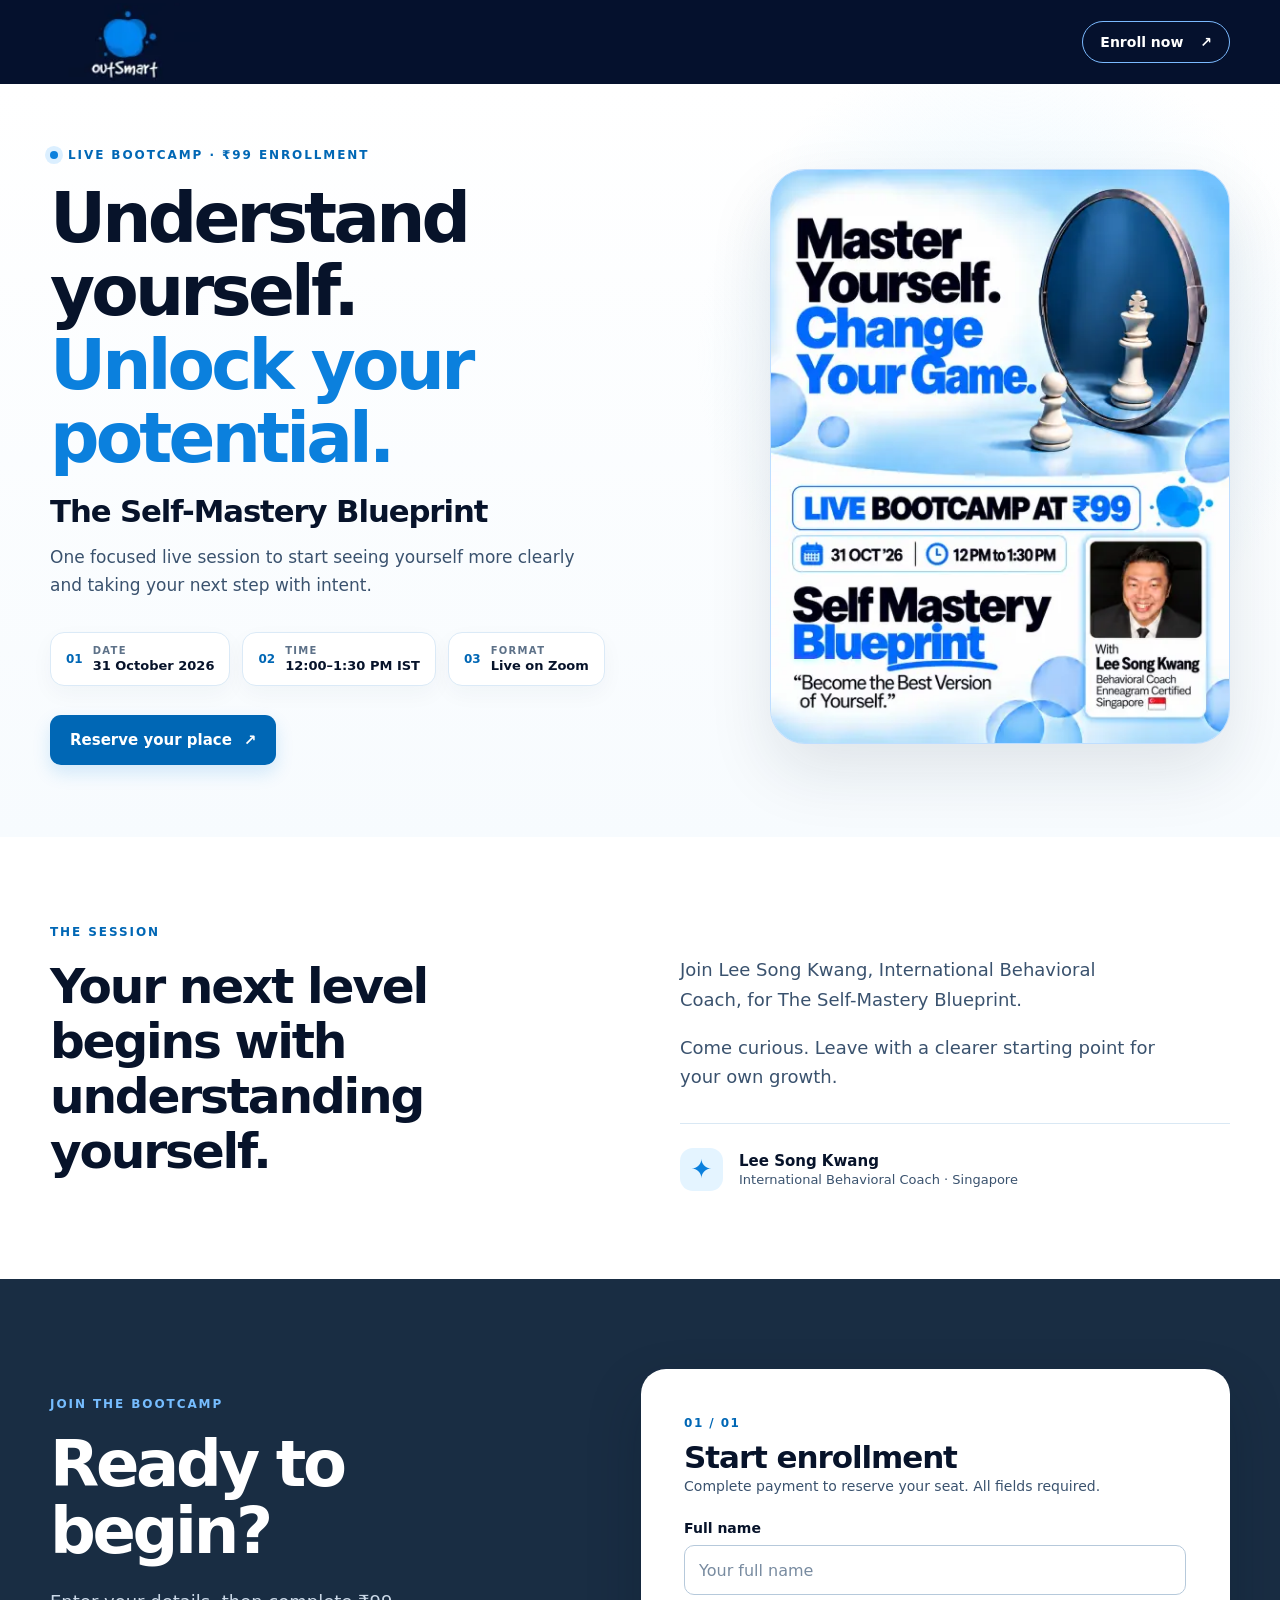
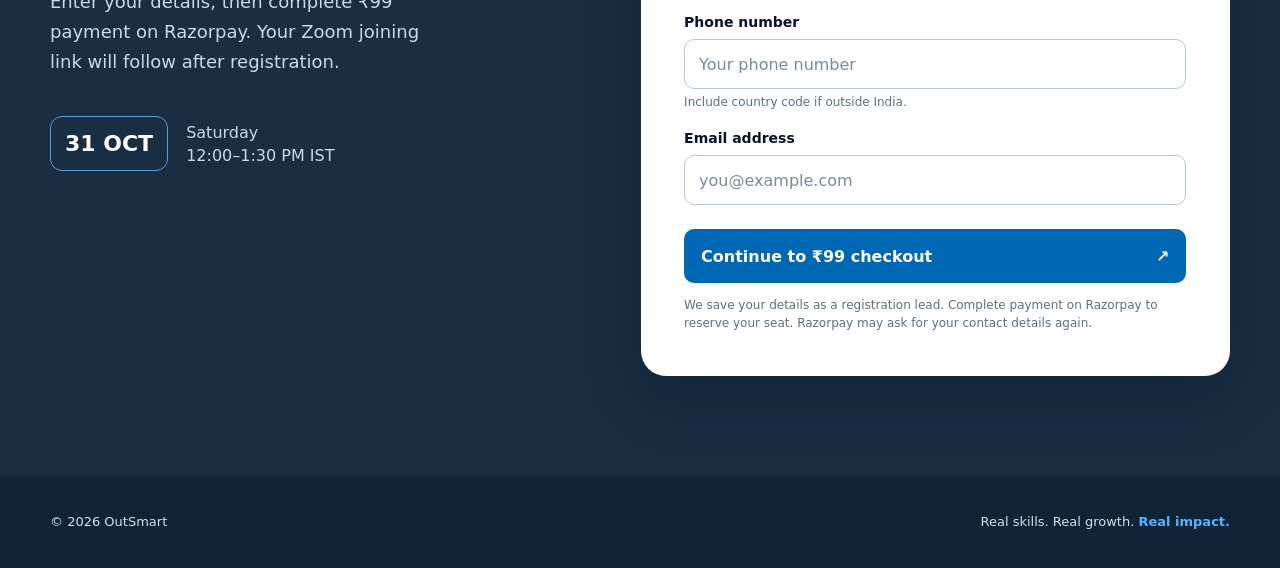
==== index.html @ c1bf4fbc "Add netlify-sheet-fix deployment files" ====
<!doctype html>
<html lang="en">
<head>
  <meta charset="utf-8">
  <meta name="viewport" content="width=device-width, initial-scale=1">
  <meta name="theme-color" content="#192d43">
  <meta name="description" content="Join OutSmart's live Self-Mastery Blueprint bootcamp with Lee Song Kwang on 31 October 2026, 12:00–1:30 PM IST. Enrollment: ₹99.">
  <meta property="og:type" content="website">
  <meta property="og:title" content="The Self-Mastery Blueprint | OutSmart">
  <meta property="og:description" content="Live bootcamp with Lee Song Kwang · 31 October 2026 · 12:00–1:30 PM IST · ₹99">
  <meta property="og:url" content="https://outsmart-self-mastery-oct-2026.meseethrough189.chatgpt.site/">
  <link rel="canonical" href="https://outsmart-self-mastery-oct-2026.meseethrough189.chatgpt.site/">
  <link rel="icon" type="image/webp" href="/assets/outsmart-logo-190.webp">
  <link rel="stylesheet" href="/styles.css">
  <script src="/script.js" defer></script>
  <title>The Self-Mastery Blueprint | Live Bootcamp | OutSmart</title>
</head>
<body>
  <a class="skip-link" href="#main">Skip to content</a>
  <header class="site-header">
    <div class="wrap header-inner">
      <a class="brand" href="#top" aria-label="OutSmart, back to top">
        <img src="/assets/outsmart-logo-190.webp" srcset="/assets/outsmart-logo-190.webp 1x, /assets/outsmart-logo-380.webp 2x" alt="OutSmart" width="190" height="100">
      </a>
      <a class="header-cta" href="#enroll">Enroll now <span aria-hidden="true">↗</span></a>
    </div>
  </header>

  <main id="main">
    <section class="hero" id="top" aria-labelledby="hero-title">
      <div class="wrap hero-grid">
        <div class="hero-copy">
          <p class="eyebrow"><span class="pulse-dot" aria-hidden="true"></span> LIVE BOOTCAMP · ₹99 ENROLLMENT</p>
          <h1 id="hero-title">Understand yourself.<br><em>Unlock your potential.</em></h1>
          <p class="hero-subtitle">The Self-Mastery Blueprint</p>
          <p class="hero-description">One focused live session to start seeing yourself more clearly and taking your next step with intent.</p>
          <div class="event-facts" aria-label="Bootcamp details">
            <div class="fact"><span class="fact-icon" aria-hidden="true">01</span><div><span class="fact-label">DATE</span><strong>31 October 2026</strong></div></div>
            <div class="fact"><span class="fact-icon" aria-hidden="true">02</span><div><span class="fact-label">TIME</span><strong>12:00–1:30 PM IST</strong></div></div>
            <div class="fact"><span class="fact-icon" aria-hidden="true">03</span><div><span class="fact-label">FORMAT</span><strong>Live on Zoom</strong></div></div>
          </div>
          <a class="hero-link" href="#enroll">Reserve your place <span aria-hidden="true">↗</span></a>
        </div>
        <div class="hero-art" aria-label="Chess pawn facing a king in a mirror" role="img">
          <img src="/assets/outsmart-bootcamp-99-480.webp" srcset="/assets/outsmart-bootcamp-99-480.webp 480w, /assets/outsmart-bootcamp-99-768.webp 768w, /assets/outsmart-bootcamp-99-1080.webp 1080w" sizes="(max-width: 430px) calc(100vw - 36px), (max-width: 690px) 400px, 460px" alt="" width="1080" height="1350" fetchpriority="high">
          
          
        </div>
      </div>
    </section>

    <section class="details" aria-labelledby="details-title">
      <div class="wrap details-grid">
        <div>
          <p class="section-kicker">THE SESSION</p>
          <h2 id="details-title">Your next level begins with understanding yourself.</h2>
        </div>
        <div class="details-copy">
          <p>Join Lee Song Kwang, International Behavioral Coach, for The Self-Mastery Blueprint.</p>
          <p>Come curious. Leave with a clearer starting point for your own growth.</p>
          <div class="coach-line"><span aria-hidden="true">✦</span><div><strong>Lee Song Kwang</strong><span>International Behavioral Coach · Singapore</span></div></div>
        </div>
      </div>
    </section>

    <section class="enroll-section" id="enroll" aria-labelledby="enroll-title">
      <div class="wrap enroll-grid">
        <div class="enroll-intro">
          <p class="section-kicker">JOIN THE BOOTCAMP</p>
          <h2 id="enroll-title">Ready to begin?</h2>
          <p>Enter your details, then complete ₹99 payment on Razorpay. Your Zoom joining link will follow after registration.</p>
          <div class="mini-date"><strong>31 OCT</strong><span>Saturday<br>12:00–1:30 PM IST</span></div>
        </div>
        <div class="form-card">
          <div class="form-heading"><span class="form-step">01 / 01</span><h3>Start enrollment</h3><p>Complete payment to reserve your seat. All fields required.</p></div>
          <form id="enroll-form" novalidate>
            <div hidden aria-hidden="true"><label for="website">Website</label><input id="website" name="website" type="text" tabindex="-1" autocomplete="off"></div>
            <div class="field"><label for="full-name">Full name</label><input id="full-name" name="name" type="text" autocomplete="name" maxlength="80" placeholder="Your full name" aria-describedby="name-error" required><span class="field-error" id="name-error"></span></div>
            <div class="field"><label for="phone">Phone number</label><input id="phone" name="phone" type="tel" autocomplete="tel" inputmode="tel" maxlength="20" placeholder="Your phone number" aria-describedby="phone-help phone-error" required><span class="field-help" id="phone-help">Include country code if outside India.</span><span class="field-error" id="phone-error"></span></div>
            <div class="field"><label for="email">Email address</label><input id="email" name="email" type="email" autocomplete="email" maxlength="254" placeholder="you@example.com" aria-describedby="email-error" required><span class="field-error" id="email-error"></span></div>
            <button class="submit-button" type="submit">Continue to ₹99 checkout <span aria-hidden="true">↗</span></button>
            <p class="form-status" id="form-status" role="status" aria-live="polite"></p>
            <p class="form-note">We save your details as a registration lead. Complete payment on Razorpay to reserve your seat. Razorpay may ask for your contact details again.</p>
          </form>
        </div>
      </div>
    </section>
  </main>

  <footer class="site-footer">
    <div class="wrap footer-inner"><p>© 2026 OutSmart</p><p>Real skills. Real growth. <strong>Real impact.</strong></p></div>
  </footer>
</body>
</html>
---- styles.css ----
:root{color-scheme:light;--navy:#192d43;--ink:#07132a;--blue:#0b80dd;--light:#f4f9fd;--muted:#3a526e;--white:#fefefe}*{box-sizing:border-box}html{scroll-behavior:smooth}body{margin:0;color:var(--ink);background:var(--white);font-family:Inter,ui-sans-serif,system-ui,-apple-system,BlinkMacSystemFont,"Segoe UI",sans-serif;-webkit-font-smoothing:antialiased}button,input{font:inherit}a{color:inherit}button{cursor:pointer}.wrap{width:min(1180px,calc(100% - 48px));margin-inline:auto}.skip-link{position:absolute;top:-60px;left:16px;z-index:10;background:#fff;padding:12px 16px}.skip-link:focus{top:16px}a:focus-visible,button:focus-visible,input:focus-visible{outline:3px solid #004e9d;outline-offset:3px}.site-header{background:var(--navy)}.header-inner{height:84px;display:flex;align-items:center;justify-content:space-between;gap:20px}.brand{display:block;width:150px;height:78px;overflow:hidden;position:relative}.brand img{display:block;position:absolute;width:210px;height:auto;max-width:none;left:-30px;top:-15px}.header-cta{color:#fff;text-decoration:none;font-weight:750;font-size:14px;padding:12px 17px;border:1px solid #7bbaff;border-radius:999px;white-space:nowrap}.header-cta span,.hero-link span,.submit-button span{margin-left:12px}.header-cta:hover{background:#ffffff1a}.hero{overflow:hidden;background:radial-gradient(circle at 79% 36%,#e4f5ff 0,transparent 28%),linear-gradient(180deg,#fff 0%,#f7fbfe 100%)}.hero-grid{min-height:666px;display:grid;grid-template-columns:minmax(0,1.15fr) minmax(320px,.85fr);gap:30px;align-items:center;padding-block:64px 72px}.hero-copy{position:relative;z-index:1}.eyebrow,.section-kicker{font-size:12px;letter-spacing:.16em;font-weight:850;color:var(--blue);margin:0 0 20px}.eyebrow{display:flex;align-items:center;gap:10px}.pulse-dot{display:inline-block;width:8px;height:8px;background:var(--blue);border-radius:50%;box-shadow:0 0 0 5px #dbefff}h1,h2,h3,p{margin-top:0}h1{font-size:clamp(44px,5.4vw,74px);line-height:1.06;letter-spacing:-.055em;margin-bottom:18px;max-width:720px}h1 em{font-style:normal;color:var(--blue)}.hero-subtitle{font-size:clamp(22px,2.4vw,31px);font-weight:760;letter-spacing:-.035em;margin-bottom:14px}.hero-description{color:var(--muted);font-size:17px;line-height:1.65;max-width:550px;margin-bottom:33px}.event-facts{display:flex;flex-wrap:wrap;gap:12px;margin-bottom:29px}.fact{display:flex;align-items:center;gap:10px;padding:12px 15px;background:#fff;border:1px solid #dbeaf7;border-radius:14px;box-shadow:0 8px 22px #13294d0a}.fact-icon{color:var(--blue);font-size:12px;font-weight:900}.fact div{display:flex;flex-direction:column;gap:2px}.fact-label{font-size:10px;letter-spacing:.13em;color:#5d7188;font-weight:800}.fact strong{font-size:13px}.hero-link{display:inline-flex;align-items:center;justify-content:space-between;text-decoration:none;color:#fff;background:var(--blue);border-radius:11px;padding:16px 20px;font-size:15px;font-weight:800;box-shadow:0 8px 18px #0b80dd29}.hero-link:hover,.submit-button:hover{background:#075da8}.hero-art{height:554px;max-width:460px;width:100%;justify-self:end;position:relative;overflow:hidden;border-radius:35px;background:#e5f4ff;border:1px solid #bfdeff;box-shadow:0 28px 65px #11233a1b;isolation:isolate}.hero-art img{position:absolute;max-width:none;width:850px;height:auto;left:-399px;top:-160px;z-index:-1}.art-glow{position:absolute;inset:auto -60px -75px -60px;height:170px;background:linear-gradient(0deg,#e6f6ff,#e6f6ff00)}.art-stamp{position:absolute;bottom:20px;right:20px;width:75px;height:75px;display:grid;place-content:center;text-align:center;background:var(--blue);color:white;border-radius:50%;transform:rotate(10deg);font-size:15px;line-height:1.05;font-weight:900;box-shadow:0 10px 25px #0b80dd50}.details{background:#fff;padding:88px 0}.details-grid{display:grid;grid-template-columns:1fr 1fr;gap:80px}.details h2{max-width:540px;font-size:clamp(32px,3.8vw,51px);letter-spacing:-.045em;line-height:1.13;margin:0}.details-copy{padding-top:30px;color:var(--muted);font-size:18px;line-height:1.65}.details-copy p{max-width:480px;margin-bottom:18px}.coach-line{display:flex;align-items:center;gap:16px;border-top:1px solid #d9e8f4;margin-top:31px;padding-top:24px;color:var(--ink)}.coach-line>span{width:43px;height:43px;border-radius:13px;background:#e4f4ff;color:var(--blue);display:grid;place-items:center;font-size:26px}.coach-line div{display:flex;flex-direction:column;line-height:1.35}.coach-line strong{font-size:15px}.coach-line div span{font-size:13px;color:var(--muted)}.enroll-section{background:var(--navy);color:white;padding:90px 0 100px;scroll-margin-top:0}.enroll-grid{display:grid;grid-template-columns:.85fr 1fr;gap:clamp(40px,7vw,112px);align-items:start}.enroll-intro{padding-top:28px}.enroll-intro .section-kicker{color:#76bdff}.enroll-intro h2{font-size:clamp(42px,5vw,66px);letter-spacing:-.052em;line-height:1.05;margin-bottom:22px}.enroll-intro>p:not(.section-kicker){max-width:390px;color:#cbd9e8;font-size:18px;line-height:1.65}.mini-date{display:flex;align-items:center;gap:18px;margin-top:40px}.mini-date strong{font-size:22px;color:#fff;border:1px solid #5d9ed8;border-radius:12px;padding:14px}.mini-date span{line-height:1.45;color:#cbd9e8}.form-card{background:#fff;color:var(--ink);padding:clamp(24px,3.4vw,44px);border-radius:25px;box-shadow:0 24px 54px #0613243d}.form-heading{margin-bottom:26px}.form-step{color:var(--blue);font-size:12px;font-weight:850;letter-spacing:.12em}.form-heading h3{font-size:31px;letter-spacing:-.035em;margin:8px 0 3px}.form-heading p{font-size:14px;color:var(--muted);margin:0}.field{margin-bottom:19px}.field label{display:block;font-weight:750;font-size:14px;margin-bottom:9px}.field input{display:block;width:100%;height:50px;border:1px solid #b6c9db;background:#fff;color:var(--ink);border-radius:10px;padding:0 14px}.field input::placeholder{color:#788ba0}.field input[aria-invalid="true"]{border-color:#b42318}.field-help,.field-error{display:block;font-size:12px;line-height:1.4;margin-top:5px}.field-help{color:#5c7083}.field-error{color:#a3140b;min-height:0}.submit-button{width:100%;border:0;background:var(--blue);color:#fff;border-radius:10px;min-height:54px;padding:14px 17px;font-weight:800;display:flex;align-items:center;justify-content:space-between;margin-top:24px}.submit-button:disabled{opacity:.65;cursor:wait}.form-status{min-height:0;font-size:13px;line-height:1.5;color:#a3140b;margin:10px 0 0}.form-status:empty{display:none}.form-note{font-size:12px;line-height:1.5;color:#5c7083;margin:13px 0 0}.site-footer{background:#102337;color:#d2e1ed}.footer-inner{min-height:92px;display:flex;align-items:center;justify-content:space-between;gap:20px;font-size:13px}.footer-inner p{margin:0}.footer-inner strong{color:#55b4ff}@media(max-width:920px){.hero-grid{grid-template-columns:1fr;gap:45px;padding-top:60px}.hero-copy{max-width:740px}.hero-art{justify-self:center;max-width:530px}.details-grid{gap:38px}.enroll-grid{gap:40px}}@media(max-width:690px){.wrap{width:min(100% - 36px,520px)}.header-inner{height:70px}.brand{width:125px;height:68px}.brand img{width:185px;left:-29px;top:-14px}.header-cta{font-size:12px;padding:10px 12px}.hero-grid{padding-block:48px 54px;gap:32px}.hero-description{font-size:16px}.event-facts{display:grid;grid-template-columns:1fr 1fr}.fact:last-child{grid-column:1/-1}.hero-art{height:410px;max-width:400px}.hero-art img{width:690px;left:-320px;top:-132px}.details{padding:62px 0}.details-grid,.enroll-grid{grid-template-columns:1fr;gap:15px}.details-copy{padding-top:10px;font-size:16px}.enroll-section{padding:68px 0 75px}.enroll-intro{padding-top:0}.mini-date{margin-top:27px;margin-bottom:15px}.form-card{border-radius:20px}.footer-inner{padding-block:22px;align-items:flex-start;flex-direction:column;gap:8px}}@media(prefers-reduced-motion:reduce){html{scroll-behavior:auto}}
:root{--blue-ink:#0067b5}.eyebrow,.section-kicker,.fact-icon,.form-step{color:var(--blue-ink)}.hero-link,.submit-button,.art-stamp{background:var(--blue-ink)}
.site-header{background:#05112d}.hero-art img{left:-455px}@media(max-width:690px){.hero-art img{left:-365px}}
@media(max-width:690px){.hero-art img{width:950px;left:-555px;top:-210px}}
.hero-art{height:auto;aspect-ratio:4/5;max-width:460px}.hero-art img{position:absolute;inset:0;left:0;top:0;width:100%;height:100%;max-width:100%;object-fit:contain;object-position:center;z-index:0}@media(max-width:700px){.hero-art{height:auto;aspect-ratio:4/5;max-width:400px}}
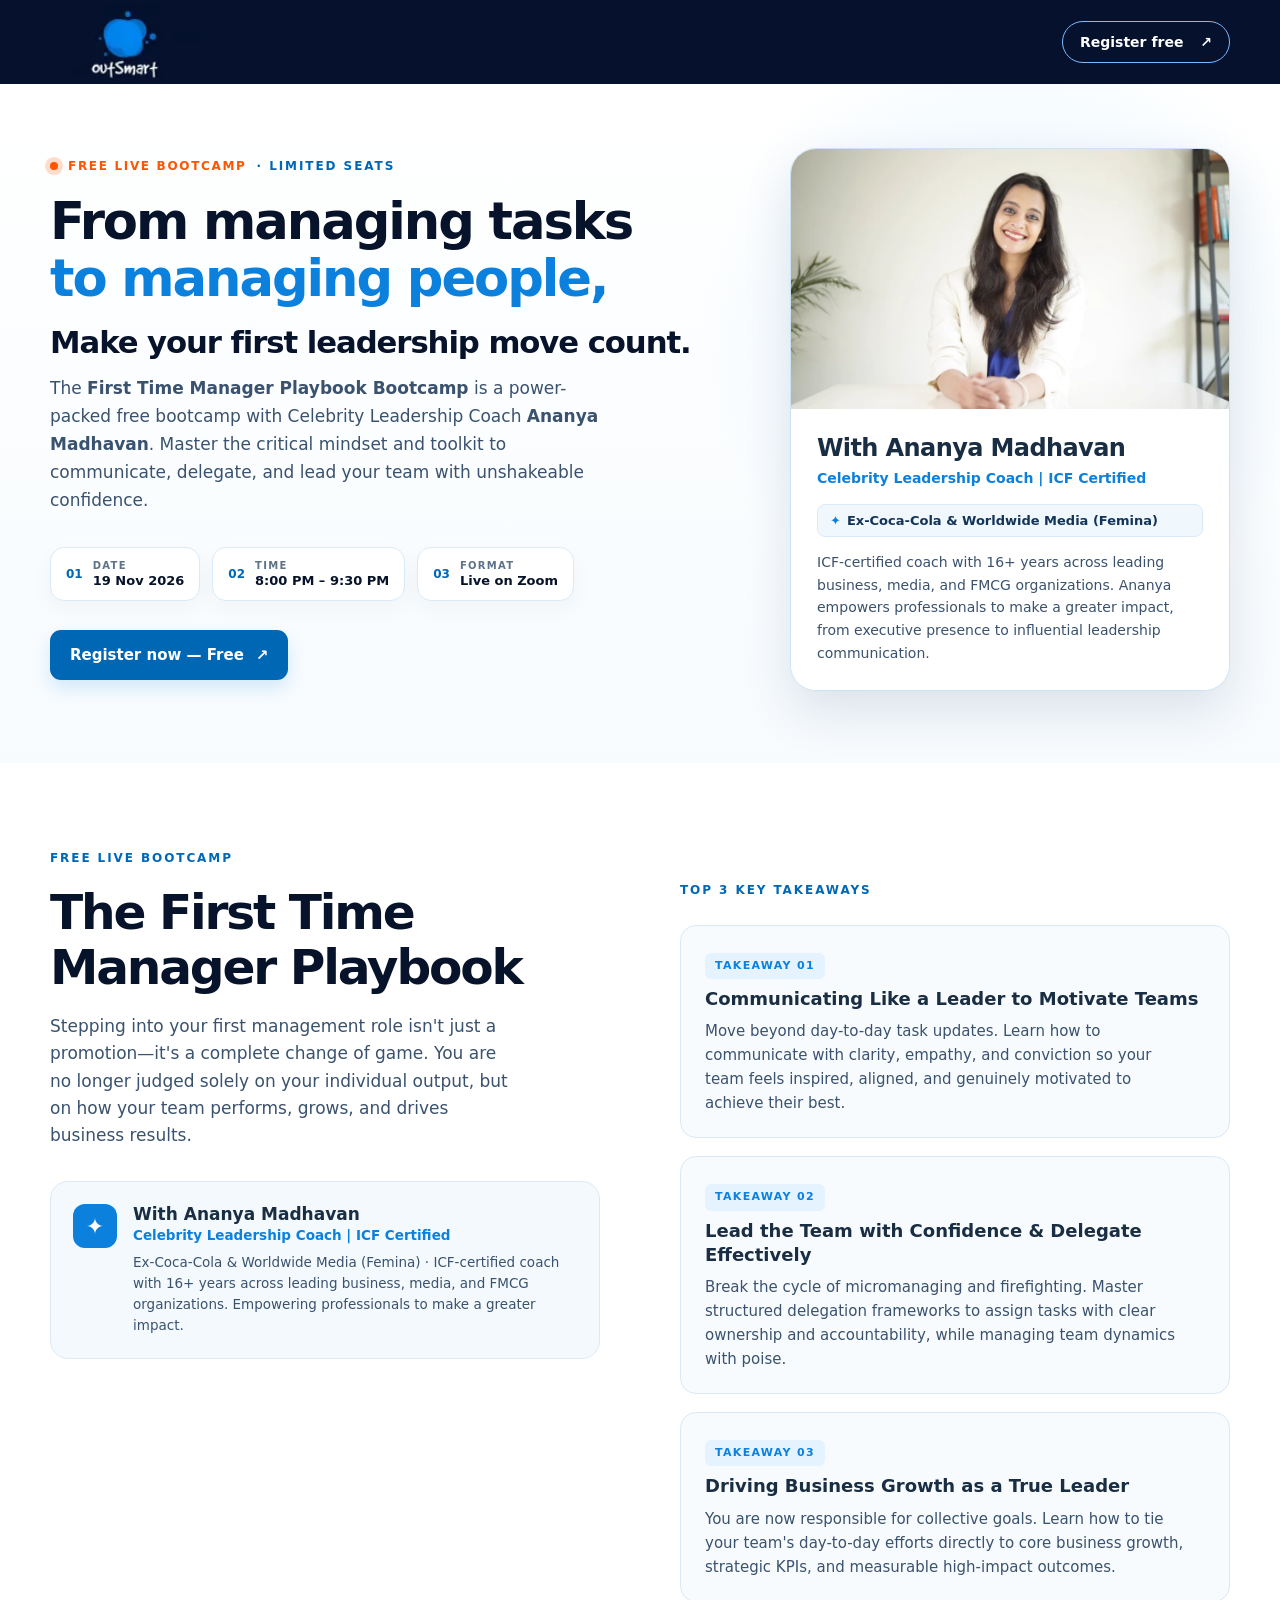
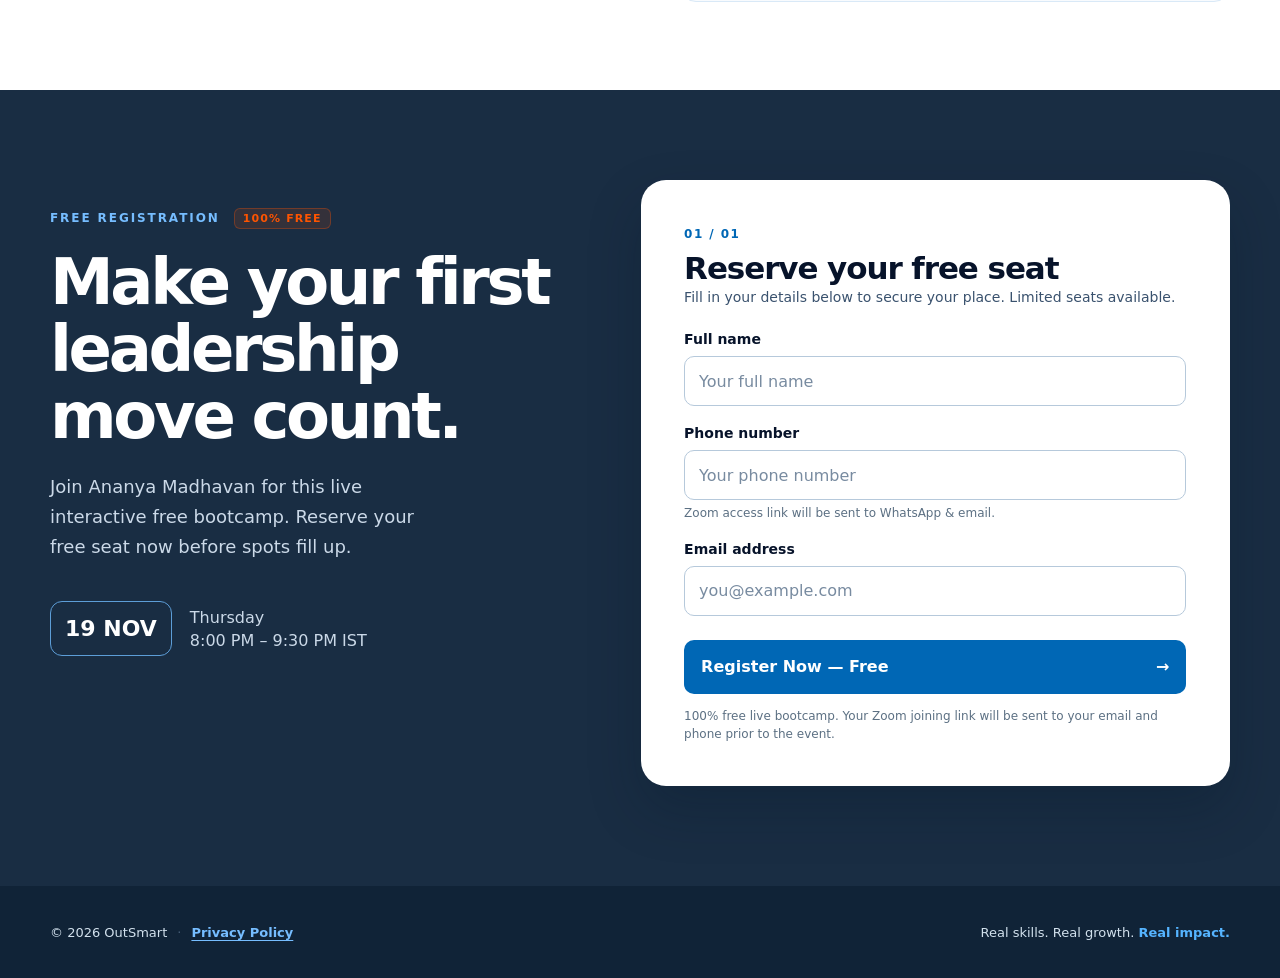
==== commit aa12dc87: "Initial commit for OutSmart landing page" ====
--- a/index.html
+++ b/index.html
@@ -4,16 +4,254 @@
   <meta charset="utf-8">
   <meta name="viewport" content="width=device-width, initial-scale=1">
   <meta name="theme-color" content="#192d43">
-  <meta name="description" content="Join OutSmart's live Self-Mastery Blueprint bootcamp with Lee Song Kwang on 31 October 2026, 12:00–1:30 PM IST. Enrollment: ₹99.">
+  <meta name="description" content="From managing tasks to managing people, make your first leadership move count. Join OutSmart's free live bootcamp: First Time Manager Playbook with Ananya Madhavan on 19 Nov, 8:00–9:30 PM IST.">
   <meta property="og:type" content="website">
-  <meta property="og:title" content="The Self-Mastery Blueprint | OutSmart">
-  <meta property="og:description" content="Live bootcamp with Lee Song Kwang · 31 October 2026 · 12:00–1:30 PM IST · ₹99">
-  <meta property="og:url" content="https://outsmart-self-mastery-oct-2026.meseethrough189.chatgpt.site/">
-  <link rel="canonical" href="https://outsmart-self-mastery-oct-2026.meseethrough189.chatgpt.site/">
+  <meta property="og:title" content="First Time Manager Playbook | Free Live Bootcamp | OutSmart">
+  <meta property="og:description" content="Free Live Bootcamp with Ananya Madhavan (Celebrity Leadership Coach | ICF Certified) · 19 Nov · 8:00–9:30 PM IST">
+  <meta property="og:image" content="/assets/ananya-madhavan.webp">
   <link rel="icon" type="image/webp" href="/assets/outsmart-logo-190.webp">
   <link rel="stylesheet" href="/styles.css">
   <script src="/script.js" defer></script>
-  <title>The Self-Mastery Blueprint | Live Bootcamp | OutSmart</title>
+  <!-- Facebook Pixel Code -->
+  <script>
+    !function(f,b,e,v,n,t,s)
+    {if(f.fbq)return;n=f.fbq=function(){n.callMethod?
+    n.callMethod.apply(n,arguments):n.queue.push(arguments)};
+    if(!f._fbq)f._fbq=n;n.push=n;n.loaded=!0;n.version='2.0';
+    n.queue=[];t=b.createElement(e);t.async=!0;
+    t.src=v;s=b.getElementsByTagName(e)[0];
+    s.parentNode.insertBefore(t,s)}(window,document,'script',
+    'https://connect.facebook.net/en_US/fbevents.js');
+    fbq('init', '2234780970421853');
+    fbq('track', 'PageView');
+  </script>
+  <noscript>
+    <img height="1" width="1" alt=""
+      src="https://www.facebook.com/tr?id=2234780970421853&amp;ev=PageView&amp;noscript=1">
+  </noscript>
+  <!-- End Facebook Pixel Code -->
+  <title>First Time Manager Playbook | Free Live Bootcamp | OutSmart</title>
+  <style>
+    .eyebrow-tag {
+      color: #ff5400;
+      font-weight: 900;
+      letter-spacing: 0.14em;
+    }
+    .pulse-dot-orange {
+      display: inline-block;
+      width: 8px;
+      height: 8px;
+      background: #ff5400;
+      border-radius: 50%;
+      box-shadow: 0 0 0 5px rgba(255, 84, 0, 0.2);
+    }
+    #hero-title {
+      font-size: clamp(30px, 4vw, 54px);
+      line-height: 1.1;
+      max-width: 100%;
+      letter-spacing: -0.04em;
+    }
+    .hero-title-line {
+      display: inline-block;
+      white-space: nowrap;
+    }
+    @media (max-width: 520px) {
+      #hero-title {
+        font-size: clamp(24px, 6.8vw, 34px);
+      }
+    }
+    .hero-coach-panel {
+      background: #ffffff;
+      border: 1px solid #cce3f7;
+      border-radius: 26px;
+      overflow: hidden;
+      box-shadow: 0 20px 50px rgba(11, 40, 80, 0.12);
+      display: flex;
+      flex-direction: column;
+      max-width: 440px;
+      width: 100%;
+      justify-self: end;
+      transition: transform 0.2s ease, box-shadow 0.2s ease;
+    }
+    .hero-coach-panel:hover {
+      box-shadow: 0 26px 60px rgba(11, 40, 80, 0.16);
+    }
+    .hero-coach-photo {
+      width: 100%;
+      height: 260px;
+      overflow: hidden;
+      position: relative;
+      background: #eef5fc;
+    }
+    .hero-coach-photo img {
+      width: 100%;
+      height: 100%;
+      object-fit: cover;
+      object-position: center 20%;
+      display: block;
+    }
+    .hero-coach-info {
+      padding: 24px 26px 26px;
+      display: flex;
+      flex-direction: column;
+      gap: 6px;
+      background: #ffffff;
+    }
+    .hero-coach-name {
+      font-size: 24px;
+      font-weight: 800;
+      color: var(--navy, #192d43);
+      letter-spacing: -0.025em;
+      margin: 0;
+      line-height: 1.25;
+    }
+    .hero-coach-title {
+      font-size: 14px;
+      font-weight: 700;
+      color: var(--blue, #0b80dd);
+      margin: 0 0 10px;
+      line-height: 1.35;
+    }
+    .hero-coach-org {
+      background: #f0f7fd;
+      border: 1px solid #d8eaf8;
+      border-radius: 8px;
+      padding: 8px 12px;
+      font-size: 13px;
+      font-weight: 750;
+      color: #123458;
+      margin-bottom: 8px;
+      display: flex;
+      align-items: center;
+      gap: 6px;
+    }
+    .hero-coach-org::before {
+      content: "✦";
+      color: var(--blue, #0b80dd);
+      font-size: 13px;
+    }
+    .hero-coach-profile {
+      font-size: 14px;
+      line-height: 1.62;
+      color: var(--muted, #3a526e);
+      margin: 0;
+    }
+    .takeaways-container {
+      display: flex;
+      flex-direction: column;
+      gap: 18px;
+      margin-top: 24px;
+    }
+    .takeaway-card {
+      background: #f8fbfe;
+      border: 1px solid #d9e9f7;
+      border-radius: 16px;
+      padding: 22px 24px;
+      transition: transform 0.2s ease, box-shadow 0.2s ease, border-color 0.2s ease;
+    }
+    .takeaway-card:hover {
+      transform: translateY(-2px);
+      box-shadow: 0 10px 24px rgba(11, 128, 221, 0.08);
+      border-color: #b3d7f9;
+      background: #ffffff;
+    }
+    .takeaway-tag {
+      display: inline-block;
+      font-size: 11px;
+      font-weight: 850;
+      letter-spacing: 0.12em;
+      color: var(--blue, #0b80dd);
+      background: #e4f3ff;
+      padding: 4px 10px;
+      border-radius: 6px;
+      margin-bottom: 8px;
+    }
+    .takeaway-card h3 {
+      font-size: 18px;
+      font-weight: 780;
+      color: var(--navy, #192d43);
+      line-height: 1.35;
+      margin: 0 0 8px;
+    }
+    .takeaway-card p {
+      font-size: 15px;
+      line-height: 1.6;
+      color: var(--muted, #3a526e);
+      margin: 0;
+    }
+    .coach-card {
+      display: flex;
+      gap: 16px;
+      align-items: flex-start;
+      margin-top: 32px;
+      padding: 22px;
+      background: #f4f9fd;
+      border: 1px solid #dbeaf7;
+      border-radius: 18px;
+    }
+    .coach-icon {
+      width: 44px;
+      height: 44px;
+      border-radius: 12px;
+      background: #0b80dd;
+      color: #fff;
+      display: grid;
+      place-items: center;
+      font-size: 22px;
+      flex-shrink: 0;
+    }
+    .coach-meta {
+      display: flex;
+      flex-direction: column;
+      gap: 3px;
+    }
+    .coach-meta strong {
+      font-size: 17px;
+      color: var(--navy, #192d43);
+    }
+    .coach-meta .coach-title {
+      font-size: 13.5px;
+      font-weight: 700;
+      color: var(--blue, #0b80dd);
+    }
+    .coach-meta .coach-desc {
+      font-size: 13.5px;
+      line-height: 1.55;
+      color: var(--muted, #3a526e);
+      margin: 6px 0 0;
+    }
+    .free-pill {
+      background: rgba(255, 84, 0, 0.12);
+      color: #ff5400;
+      border: 1px solid rgba(255, 84, 0, 0.3);
+      font-weight: 800;
+      font-size: 11px;
+      letter-spacing: 0.1em;
+      padding: 3px 8px;
+      border-radius: 6px;
+      display: inline-block;
+      margin-left: 8px;
+      vertical-align: middle;
+    }
+    @media (max-width: 920px) {
+      .hero-coach-panel {
+        justify-self: center;
+        max-width: 440px;
+        margin-inline: auto;
+      }
+    }
+    @media (max-width: 690px) {
+      .hero-coach-photo {
+        height: 220px;
+      }
+      .hero-coach-info {
+        padding: 18px 20px 22px;
+      }
+      .hero-coach-name {
+        font-size: 20px;
+      }
+    }
+  </style>
 </head>
 <body>
   <a class="skip-link" href="#main">Skip to content</a>
@@ -22,7 +260,7 @@
       <a class="brand" href="#top" aria-label="OutSmart, back to top">
         <img src="/assets/outsmart-logo-190.webp" srcset="/assets/outsmart-logo-190.webp 1x, /assets/outsmart-logo-380.webp 2x" alt="OutSmart" width="190" height="100">
       </a>
-      <a class="header-cta" href="#enroll">Enroll now <span aria-hidden="true">↗</span></a>
+      <a class="header-cta" href="#enroll">Register free <span aria-hidden="true">↗</span></a>
     </div>
   </header>
 
@@ -30,21 +268,31 @@
     <section class="hero" id="top" aria-labelledby="hero-title">
       <div class="wrap hero-grid">
         <div class="hero-copy">
-          <p class="eyebrow"><span class="pulse-dot" aria-hidden="true"></span> LIVE BOOTCAMP · ₹99 ENROLLMENT</p>
-          <h1 id="hero-title">Understand yourself.<br><em>Unlock your potential.</em></h1>
-          <p class="hero-subtitle">The Self-Mastery Blueprint</p>
-          <p class="hero-description">One focused live session to start seeing yourself more clearly and taking your next step with intent.</p>
+          <p class="eyebrow"><span class="pulse-dot-orange" aria-hidden="true"></span> <span class="eyebrow-tag">FREE LIVE BOOTCAMP</span> · LIMITED SEATS</p>
+          <h1 id="hero-title"><span class="hero-title-line">From managing tasks</span><br><span class="hero-title-line"><em>to managing people,</em></span></h1>
+          <p class="hero-subtitle">Make your first leadership move count.</p>
+          <p class="hero-description">The <strong>First Time Manager Playbook Bootcamp</strong> is a power-packed free bootcamp with Celebrity Leadership Coach <strong>Ananya Madhavan</strong>. Master the critical mindset and toolkit to communicate, delegate, and lead your team with unshakeable confidence.</p>
           <div class="event-facts" aria-label="Bootcamp details">
-            <div class="fact"><span class="fact-icon" aria-hidden="true">01</span><div><span class="fact-label">DATE</span><strong>31 October 2026</strong></div></div>
-            <div class="fact"><span class="fact-icon" aria-hidden="true">02</span><div><span class="fact-label">TIME</span><strong>12:00–1:30 PM IST</strong></div></div>
+            <div class="fact"><span class="fact-icon" aria-hidden="true">01</span><div><span class="fact-label">DATE</span><strong>19 Nov 2026</strong></div></div>
+            <div class="fact"><span class="fact-icon" aria-hidden="true">02</span><div><span class="fact-label">TIME</span><strong>8:00 PM – 9:30 PM</strong></div></div>
             <div class="fact"><span class="fact-icon" aria-hidden="true">03</span><div><span class="fact-label">FORMAT</span><strong>Live on Zoom</strong></div></div>
           </div>
-          <a class="hero-link" href="#enroll">Reserve your place <span aria-hidden="true">↗</span></a>
-        </div>
-        <div class="hero-art" aria-label="Chess pawn facing a king in a mirror" role="img">
-          <img src="/assets/outsmart-bootcamp-99-480.webp" srcset="/assets/outsmart-bootcamp-99-480.webp 480w, /assets/outsmart-bootcamp-99-768.webp 768w, /assets/outsmart-bootcamp-99-1080.webp 1080w" sizes="(max-width: 430px) calc(100vw - 36px), (max-width: 690px) 400px, 460px" alt="" width="1080" height="1350" fetchpriority="high">
-          
-          
+          <a class="hero-link" href="#enroll">Register now — Free <span aria-hidden="true">↗</span></a>
+        </div>
+        <div class="hero-coach-panel" aria-label="About Coach Ananya Madhavan">
+          <div class="hero-coach-photo">
+            <img src="/assets/ananya-madhavan.webp" alt="Coach Ananya Madhavan - Celebrity Leadership Coach" width="1024" height="682" fetchpriority="high">
+          </div>
+          <div class="hero-coach-info">
+            <h2 class="hero-coach-name">With Ananya Madhavan</h2>
+            <p class="hero-coach-title">Celebrity Leadership Coach | ICF Certified</p>
+            <div class="hero-coach-org">
+              <strong>Ex-Coca-Cola &amp; Worldwide Media (Femina)</strong>
+            </div>
+            <p class="hero-coach-profile">
+              ICF-certified coach with 16+ years across leading business, media, and FMCG organizations. Ananya empowers professionals to make a greater impact, from executive presence to influential leadership communication.
+            </p>
+          </div>
         </div>
       </div>
     </section>
@@ -52,13 +300,41 @@
     <section class="details" aria-labelledby="details-title">
       <div class="wrap details-grid">
         <div>
-          <p class="section-kicker">THE SESSION</p>
-          <h2 id="details-title">Your next level begins with understanding yourself.</h2>
+          <p class="section-kicker">FREE LIVE BOOTCAMP</p>
+          <h2 id="details-title">The First Time Manager Playbook</h2>
+          <p class="details-intro" style="color: var(--muted); font-size: 17px; line-height: 1.6; margin-top: 18px; max-width: 460px;">
+            Stepping into your first management role isn't just a promotion—it's a complete change of game. You are no longer judged solely on your individual output, but on how your team performs, grows, and drives business results.
+          </p>
+          <div class="coach-card">
+            <div class="coach-icon" aria-hidden="true">✦</div>
+            <div class="coach-meta">
+              <strong>With Ananya Madhavan</strong>
+              <span class="coach-title">Celebrity Leadership Coach | ICF Certified</span>
+              <p class="coach-desc">Ex-Coca-Cola &amp; Worldwide Media (Femina) · ICF-certified coach with 16+ years across leading business, media, and FMCG organizations. Empowering professionals to make a greater impact.</p>
+            </div>
+          </div>
         </div>
         <div class="details-copy">
-          <p>Join Lee Song Kwang, International Behavioral Coach, for The Self-Mastery Blueprint.</p>
-          <p>Come curious. Leave with a clearer starting point for your own growth.</p>
-          <div class="coach-line"><span aria-hidden="true">✦</span><div><strong>Lee Song Kwang</strong><span>International Behavioral Coach · Singapore</span></div></div>
+          <p class="section-kicker" style="margin-bottom: 12px;">TOP 3 KEY TAKEAWAYS</p>
+          <div class="takeaways-container">
+            <div class="takeaway-card">
+              <span class="takeaway-tag">TAKEAWAY 01</span>
+              <h3>Communicating Like a Leader to Motivate Teams</h3>
+              <p>Move beyond day-to-day task updates. Learn how to communicate with clarity, empathy, and conviction so your team feels inspired, aligned, and genuinely motivated to achieve their best.</p>
+            </div>
+
+            <div class="takeaway-card">
+              <span class="takeaway-tag">TAKEAWAY 02</span>
+              <h3>Lead the Team with Confidence & Delegate Effectively</h3>
+              <p>Break the cycle of micromanaging and firefighting. Master structured delegation frameworks to assign tasks with clear ownership and accountability, while managing team dynamics with poise.</p>
+            </div>
+
+            <div class="takeaway-card">
+              <span class="takeaway-tag">TAKEAWAY 03</span>
+              <h3>Driving Business Growth as a True Leader</h3>
+              <p>You are now responsible for collective goals. Learn how to tie your team's day-to-day efforts directly to core business growth, strategic KPIs, and measurable high-impact outcomes.</p>
+            </div>
+          </div>
         </div>
       </div>
     </section>
@@ -66,21 +342,28 @@
     <section class="enroll-section" id="enroll" aria-labelledby="enroll-title">
       <div class="wrap enroll-grid">
         <div class="enroll-intro">
-          <p class="section-kicker">JOIN THE BOOTCAMP</p>
-          <h2 id="enroll-title">Ready to begin?</h2>
-          <p>Enter your details, then complete ₹99 payment on Razorpay. Your Zoom joining link will follow after registration.</p>
-          <div class="mini-date"><strong>31 OCT</strong><span>Saturday<br>12:00–1:30 PM IST</span></div>
+          <p class="section-kicker">FREE REGISTRATION <span class="free-pill">100% FREE</span></p>
+          <h2 id="enroll-title">Make your first leadership move count.</h2>
+          <p>Join Ananya Madhavan for this live interactive free bootcamp. Reserve your free seat now before spots fill up.</p>
+          <div class="mini-date">
+            <strong>19 NOV</strong>
+            <span>Thursday<br>8:00 PM – 9:30 PM IST</span>
+          </div>
         </div>
         <div class="form-card">
-          <div class="form-heading"><span class="form-step">01 / 01</span><h3>Start enrollment</h3><p>Complete payment to reserve your seat. All fields required.</p></div>
+          <div class="form-heading">
+            <span class="form-step">01 / 01</span>
+            <h3>Reserve your free seat</h3>
+            <p>Fill in your details below to secure your place. Limited seats available.</p>
+          </div>
           <form id="enroll-form" novalidate>
             <div hidden aria-hidden="true"><label for="website">Website</label><input id="website" name="website" type="text" tabindex="-1" autocomplete="off"></div>
             <div class="field"><label for="full-name">Full name</label><input id="full-name" name="name" type="text" autocomplete="name" maxlength="80" placeholder="Your full name" aria-describedby="name-error" required><span class="field-error" id="name-error"></span></div>
-            <div class="field"><label for="phone">Phone number</label><input id="phone" name="phone" type="tel" autocomplete="tel" inputmode="tel" maxlength="20" placeholder="Your phone number" aria-describedby="phone-help phone-error" required><span class="field-help" id="phone-help">Include country code if outside India.</span><span class="field-error" id="phone-error"></span></div>
+            <div class="field"><label for="phone">Phone number</label><input id="phone" name="phone" type="tel" autocomplete="tel" inputmode="tel" maxlength="20" placeholder="Your phone number" aria-describedby="phone-help phone-error" required><span class="field-help" id="phone-help">Zoom access link will be sent to WhatsApp & email.</span><span class="field-error" id="phone-error"></span></div>
             <div class="field"><label for="email">Email address</label><input id="email" name="email" type="email" autocomplete="email" maxlength="254" placeholder="you@example.com" aria-describedby="email-error" required><span class="field-error" id="email-error"></span></div>
-            <button class="submit-button" type="submit">Continue to ₹99 checkout <span aria-hidden="true">↗</span></button>
+            <button class="submit-button" type="submit">Register Now — Free <span aria-hidden="true">→</span></button>
             <p class="form-status" id="form-status" role="status" aria-live="polite"></p>
-            <p class="form-note">We save your details as a registration lead. Complete payment on Razorpay to reserve your seat. Razorpay may ask for your contact details again.</p>
+            <p class="form-note">100% free live bootcamp. Your Zoom joining link will be sent to your email and phone prior to the event.</p>
           </form>
         </div>
       </div>
@@ -88,8 +371,165 @@
   </main>
 
   <footer class="site-footer">
-    <div class="wrap footer-inner"><p>© 2026 OutSmart</p><p>Real skills. Real growth. <strong>Real impact.</strong></p></div>
+    <div class="wrap footer-inner">
+      <div class="footer-left">
+        <p>© 2026 OutSmart</p>
+        <span class="footer-sep" aria-hidden="true">·</span>
+        <label for="privacy-modal-toggle" class="footer-privacy-btn" role="button" tabindex="0">Privacy Policy</label>
+      </div>
+      <p class="footer-tagline">Real skills. Real growth. <strong>Real impact.</strong></p>
+    </div>
   </footer>
+
+  <!-- Pure HTML & CSS Privacy Policy Modal -->
+  <input type="checkbox" id="privacy-modal-toggle" class="modal-toggle" hidden aria-hidden="true">
+  <div class="modal-backdrop" aria-hidden="true">
+    <label for="privacy-modal-toggle" class="modal-overlay" aria-label="Close Privacy Policy"></label>
+    <div class="modal-window" role="dialog" aria-modal="true" aria-labelledby="privacy-modal-title">
+      <div class="modal-header">
+        <div>
+          <h2 id="privacy-modal-title" class="modal-title">Privacy Policy</h2>
+          <p class="modal-meta">OutSmart World Pvt Ltd · Last updated: October 2026</p>
+        </div>
+        <label for="privacy-modal-toggle" class="modal-close" aria-label="Close modal" role="button" tabindex="0">&times;</label>
+      </div>
+      <div class="modal-body">
+        <p class="policy-intro">This Policy explains how OutSmart World Pvt Ltd (&ldquo;OutSmart&rdquo;, &ldquo;we&rdquo;) handles your information when you use our website, programs, coaching, community, events and related services (&ldquo;Services&rdquo;). By using the Services, you agree to this Policy. If you don&rsquo;t agree, please don&rsquo;t use them. It should be read with our Terms of Service, Refund Policy, Community Guidelines and any program-specific terms.</p>
+
+        <section class="policy-section">
+          <h3>1. Scope</h3>
+          <p>This Policy applies to everyone who interacts with OutSmart: learners, parents or guardians, coaches, community members, visitors and partners. It doesn&rsquo;t cover third-party sites or tools, which have their own policies.</p>
+        </section>
+
+        <section class="policy-section">
+          <h3>2. Who We Are</h3>
+          <p>OutSmart is a coaching-led learning ecosystem for students, young professionals, job seekers, SME owners and emerging leaders. Our offerings include free content, bootcamps, cohorts, 1:1 coaching, community learning, assessments and AI-enabled learning journeys.</p>
+        </section>
+
+        <section class="policy-section">
+          <h3>3. What We Mean by Personal Information</h3>
+          <p>Personal Information is anything that identifies or can reasonably identify you, including learning goals, coaching needs, career history and assessment responses. Sensitive Personal Information includes passwords, payment details, government IDs, health data, biometrics, precise location and children&rsquo;s data. Usage Data is anonymised or aggregated data about how the Services are used.</p>
+        </section>
+
+        <section class="policy-section">
+          <h3>4. Information We Collect</h3>
+          <ul class="policy-list">
+            <li><strong>Identity and contact:</strong> name, email, phone, city, country, age range, guardian details where required</li>
+            <li><strong>Account and profile:</strong> username, login details, photo, preferences</li>
+            <li><strong>Learning and coaching:</strong> goals, progress, assignments, coach notes, action plans</li>
+            <li><strong>Assessments:</strong> quiz results, reflections, skill ratings</li>
+            <li><strong>Career:</strong> education, work history, resume, LinkedIn profile</li>
+            <li><strong>Payments:</strong> order value, status, invoices, refunds (full card details are handled by payment providers, not stored by us)</li>
+            <li><strong>Communications:</strong> emails, WhatsApp and chat messages, feedback, webinar registrations</li>
+            <li><strong>Community content:</strong> posts, comments, testimonials, reviews</li>
+            <li><strong>Device and activity:</strong> IP address, browser, device, pages visited</li>
+            <li><strong>Marketing:</strong> subscriptions, preferences, opt-ins and opt-outs</li>
+          </ul>
+          <p class="policy-note">Please don&rsquo;t share highly sensitive information unless it&rsquo;s necessary for a coaching or support context.</p>
+        </section>
+
+        <section class="policy-section">
+          <h3>5. How We Collect It</h3>
+          <p>We collect information you give us directly (forms, bookings, assessments, support), automatically (cookies, analytics), from coaches and program teams (session notes, attendance), from third parties (payment, analytics, login, institutional and referral partners), and from public sources you provide, such as LinkedIn profiles.</p>
+        </section>
+
+        <section class="policy-section">
+          <h3>6. Legal Basis</h3>
+          <p>We process information based on your consent, contractual necessity, legitimate interests (security, analytics, improvement, responsible marketing), legal obligations, and protection of safety or vital interests. You can withdraw consent at any time, though this may limit some Services and doesn&rsquo;t affect past lawful processing.</p>
+        </section>
+
+        <section class="policy-section">
+          <h3>7. How We Use Your Information</h3>
+          <p>We use it to run and improve our Services, manage accounts and bookings, match you with programs and coaches, deliver personalised coaching and recommendations, process payments, communicate with you, analyse engagement, run marketing (subject to your preferences), prevent fraud and misuse, and comply with the law.</p>
+        </section>
+
+        <section class="policy-section">
+          <h3>8. Coaching, Assessments and Community</h3>
+          <ul class="policy-list">
+            <li><strong>Sessions:</strong> Coaches see only what they need to deliver coaching and are bound by confidentiality. We record sessions only with your informed consent.</li>
+            <li><strong>Assessments:</strong> Share only what you&rsquo;re comfortable with.</li>
+            <li><strong>Communities:</strong> Posts may be visible to other members and may be moderated. Don&rsquo;t share what you don&rsquo;t want seen.</li>
+            <li><strong>Safety:</strong> Coaching isn&rsquo;t a substitute for medical, mental health, legal, financial or emergency support. If we believe there&rsquo;s a risk of serious harm, abuse or fraud, we may escalate or share information as the law permits.</li>
+          </ul>
+        </section>
+
+        <section class="policy-section">
+          <h3>9. AI-Enabled Personalisation</h3>
+          <p>We use AI tools for recommendations, coach matching, nudges, summaries and action plans. AI outputs aren&rsquo;t final professional advice, and humans may review them. We don&rsquo;t make legally or similarly significant decisions based solely on automated processing, and you can request human review. Avoid entering unnecessary sensitive information into AI features. Third-party AI providers may process data as service providers.</p>
+        </section>
+
+        <section class="policy-section">
+          <h3>10. Cookies, Analytics and Advertising</h3>
+          <p>We use cookies and similar technologies for site function, preferences, analytics and marketing. We use Google Analytics 4 only after you accept analytics in the cookie banner. If you reject it, the script doesn&rsquo;t load. You can change your choice anytime via Cookie settings or your browser. Disabling cookies may affect some features. We don&rsquo;t currently use Meta Pixel, LinkedIn Insight Tag or Hotjar.</p>
+        </section>
+
+        <section class="policy-section">
+          <h3>11. How We Share Information</h3>
+          <p>We don&rsquo;t sell your Personal Information. We share it only as needed with coaches and facilitators, technology providers, payment processors, institutional or corporate partners, marketing and analytics providers, professional advisers, authorities where legally required, and potential acquirers or investors in a business transaction. Providers must use your data only for authorised purposes and protect it.</p>
+        </section>
+
+        <section class="policy-section">
+          <h3>12. Payments and Third-Party Services</h3>
+          <p>We don&rsquo;t currently process payments directly on this website. If a payment processor is introduced, we&rsquo;ll name it here. We don&rsquo;t intentionally store full card numbers, CVVs or payment authentication details. Third-party tools we use have their own terms and policies.</p>
+        </section>
+
+        <section class="policy-section">
+          <h3>13. Hosting and International Transfers</h3>
+          <p>Your information may be stored and processed in India and other countries where our providers operate. Where required, we use safeguards such as contracts, data processing agreements and standard contractual clauses.</p>
+        </section>
+
+        <section class="policy-section">
+          <h3>14. Storage, Retention and Security</h3>
+          <p>We keep information only as long as needed for our Services, legal obligations, disputes and legitimate business purposes. Account data is kept while your account is active, transaction records for tax and accounting, and marketing data until you unsubscribe or request deletion. We use reasonable technical and organisational safeguards, but no system is completely secure. Please keep your credentials confidential.</p>
+        </section>
+
+        <section class="policy-section">
+          <h3>15. Your Rights and Choices</h3>
+          <p>Depending on your location, you may have the right to access, correct, delete, restrict or object to processing, withdraw consent, receive a copy of your data, and raise grievances.</p>
+          <ul class="policy-list">
+            <li><strong>India:</strong> access to a summary of your data, correction, deletion, consent withdrawal, grievance redressal and nominating someone to act on your behalf.</li>
+            <li><strong>EU/EEA/UK:</strong> the GDPR rights, including portability and protection from solely automated decisions.</li>
+            <li><strong>California:</strong> rights to know, delete, correct, opt out of sale or sharing, limit use of sensitive data, and non-discrimination.</li>
+          </ul>
+          <p>To exercise your rights, contact us (see Section 19). We may verify your identity first, and some requests may be limited by legal or security needs. You can unsubscribe from marketing anytime, but we may still send service, legal or security messages.</p>
+        </section>
+
+        <section class="policy-section">
+          <h3>16. Children and Young Learners</h3>
+          <p>We don&rsquo;t knowingly collect data from children under 18 without parent or guardian involvement where required by law. For programs aimed at minors, we may require guardian consent and contact details. Guardians can contact us to request review or deletion.</p>
+        </section>
+
+        <section class="policy-section">
+          <h3>17. Third-Party Links and Public Spaces</h3>
+          <p>We aren&rsquo;t responsible for third-party sites or tools. Content you post publicly or in communities may be seen by others. We&rsquo;ll take reasonable steps to remove it on request, but copies may remain in screenshots, caches, backups or other platforms.</p>
+        </section>
+
+        <section class="policy-section">
+          <h3>18. Policy Updates</h3>
+          <p>We may update this Policy and will revise the &ldquo;Last updated&rdquo; date, notifying you where required. Continued use of the Services means you accept the updated Policy, unless the law requires otherwise.</p>
+        </section>
+
+        <section class="policy-section">
+          <h3>19. Contact and Grievance Redressal</h3>
+          <ul class="policy-list">
+            <li><strong>Email:</strong> <a href="mailto:hello@outsmartworld.co">hello@outsmartworld.co</a></li>
+            <li><strong>Grievance Officer:</strong> Mr. Uttam R, Business Head, <a href="mailto:uttam@outsmartworld.co">uttam@outsmartworld.co</a></li>
+            <li><strong>Address:</strong> Central Region, Singapore</li>
+            <li><strong>WhatsApp:</strong> <a href="https://wa.me/919820930071" target="_blank" rel="noopener">+91-98209 30071</a></li>
+          </ul>
+          <p>We aim to respond within the timeline required by law and may ask you to verify your identity. We won&rsquo;t act on another person&rsquo;s data unless you&rsquo;re legally authorised to do so.</p>
+        </section>
+
+        <section class="policy-section">
+          <h3>20. Business Transfers</h3>
+          <p>If OutSmart is involved in a merger, acquisition, investment, restructuring or asset sale, your information may be transferred with appropriate safeguards. The receiving organisation must handle it consistently with this Policy or as otherwise notified to you.</p>
+        </section>
+      </div>
+      <div class="modal-footer">
+        <label for="privacy-modal-toggle" class="modal-btn-close" role="button" tabindex="0">Close</label>
+      </div>
+    </div>
+  </div>
 </body>
 </html>
 
--- a/styles.css
+++ b/styles.css
@@ -3,3 +3,281 @@
 .site-header{background:#05112d}.hero-art img{left:-455px}@media(max-width:690px){.hero-art img{left:-365px}}
 @media(max-width:690px){.hero-art img{width:950px;left:-555px;top:-210px}}
 .hero-art{height:auto;aspect-ratio:4/5;max-width:460px}.hero-art img{position:absolute;inset:0;left:0;top:0;width:100%;height:100%;max-width:100%;object-fit:contain;object-position:center;z-index:0}@media(max-width:700px){.hero-art{height:auto;aspect-ratio:4/5;max-width:400px}}
+
+
+/* ==========================================================================
+   Footer Privacy Link & Pure HTML/CSS Privacy Policy Modal Popup
+   ========================================================================== */
+.footer-left {
+  display: flex;
+  align-items: center;
+  gap: 10px;
+  flex-wrap: wrap;
+}
+.footer-sep {
+  color: #435b75;
+  user-select: none;
+}
+.footer-privacy-btn {
+  color: #76bdff;
+  text-decoration: underline;
+  text-underline-offset: 3px;
+  cursor: pointer;
+  font-size: 13px;
+  font-weight: 600;
+  transition: color 0.15s ease;
+}
+.footer-privacy-btn:hover {
+  color: #ffffff;
+}
+.footer-privacy-btn:focus-visible {
+  outline: 2px solid #55b4ff;
+  outline-offset: 2px;
+}
+.footer-tagline {
+  margin: 0;
+}
+
+/* Modal Checkbox Toggle (Pure HTML & CSS) */
+.modal-toggle {
+  position: fixed;
+  opacity: 0;
+  pointer-events: none;
+}
+.modal-backdrop {
+  position: fixed;
+  inset: 0;
+  z-index: 99999;
+  display: flex;
+  align-items: center;
+  justify-content: center;
+  padding: 24px;
+  background-color: rgba(7, 19, 42, 0.75);
+  backdrop-filter: blur(6px);
+  -webkit-backdrop-filter: blur(6px);
+  opacity: 0;
+  visibility: hidden;
+  pointer-events: none;
+  transition: opacity 0.25s ease, visibility 0.25s ease;
+}
+.modal-toggle:checked ~ .modal-backdrop {
+  opacity: 1;
+  visibility: visible;
+  pointer-events: auto;
+}
+.modal-overlay {
+  position: absolute;
+  inset: 0;
+  z-index: 100000;
+  cursor: pointer;
+}
+.modal-window {
+  position: relative;
+  z-index: 100001;
+  background: #ffffff;
+  color: var(--ink, #07132a);
+  width: 100%;
+  max-width: 820px;
+  max-height: 88vh;
+  border-radius: 24px;
+  box-shadow: 0 25px 70px rgba(5, 17, 45, 0.45);
+  display: flex;
+  flex-direction: column;
+  overflow: hidden;
+  border: 1px solid #dcebf8;
+  transform: translateY(16px) scale(0.97);
+  transition: transform 0.25s cubic-bezier(0.16, 1, 0.3, 1);
+}
+.modal-toggle:checked ~ .modal-backdrop .modal-window {
+  transform: translateY(0) scale(1);
+}
+.modal-header {
+  padding: 22px 28px;
+  border-bottom: 1px solid #eef3f8;
+  display: flex;
+  justify-content: space-between;
+  align-items: flex-start;
+  gap: 16px;
+  background: #fafcfe;
+  flex-shrink: 0;
+}
+.modal-title {
+  font-size: 24px;
+  font-weight: 800;
+  color: #192d43;
+  margin: 0 0 4px;
+  letter-spacing: -0.03em;
+}
+.modal-meta {
+  font-size: 13px;
+  color: #5d7188;
+  font-weight: 600;
+  margin: 0;
+}
+.modal-close {
+  width: 38px;
+  height: 38px;
+  border-radius: 50%;
+  background: #eef4fa;
+  border: none;
+  display: flex;
+  align-items: center;
+  justify-content: center;
+  font-size: 26px;
+  line-height: 1;
+  color: #3a526e;
+  cursor: pointer;
+  transition: all 0.2s ease;
+  flex-shrink: 0;
+  user-select: none;
+}
+.modal-close:hover {
+  background: #dbeaf7;
+  color: #07132a;
+  transform: scale(1.05);
+}
+.modal-close:focus-visible {
+  outline: 2px solid #004e9d;
+  outline-offset: 2px;
+}
+.modal-body {
+  flex: 1 1 auto;
+  overflow-y: auto;
+  padding: 28px 32px;
+  font-size: 15px;
+  line-height: 1.68;
+  color: #2c3e50;
+  scroll-behavior: smooth;
+  scrollbar-width: thin;
+  scrollbar-color: #c3d2e2 #f1f5f9;
+}
+.modal-body::-webkit-scrollbar {
+  width: 7px;
+}
+.modal-body::-webkit-scrollbar-track {
+  background: #f1f5f9;
+}
+.modal-body::-webkit-scrollbar-thumb {
+  background: #c3d2e2;
+  border-radius: 4px;
+}
+.modal-body::-webkit-scrollbar-thumb:hover {
+  background: #9ab3cd;
+}
+.policy-intro {
+  font-size: 15px;
+  line-height: 1.65;
+  color: #3a526e;
+  margin-bottom: 24px;
+  padding-bottom: 18px;
+  border-bottom: 1px solid #eef3f8;
+}
+.policy-section {
+  margin-bottom: 22px;
+}
+.policy-section h3 {
+  font-size: 15px;
+  font-weight: 750;
+  color: #07132a;
+  margin: 0 0 8px;
+  display: flex;
+  align-items: center;
+  gap: 8px;
+}
+.policy-section h3::before {
+  content: "";
+  display: inline-block;
+  width: 4px;
+  height: 15px;
+  background: var(--blue-ink, #0067b5);
+  border-radius: 2px;
+}
+.policy-section p {
+  font-size: 14.5px;
+  line-height: 1.65;
+  color: #334b65;
+  margin: 0 0 10px;
+}
+.policy-list {
+  margin: 8px 0 12px;
+  padding-left: 20px;
+  color: #334b65;
+  font-size: 14px;
+  line-height: 1.65;
+}
+.policy-list li {
+  margin-bottom: 6px;
+}
+.policy-list strong {
+  color: #07132a;
+  font-weight: 650;
+}
+.policy-list a {
+  color: var(--blue-ink, #0067b5);
+  text-decoration: underline;
+  text-underline-offset: 2px;
+}
+.policy-list a:hover {
+  color: #075da8;
+}
+.policy-note {
+  background: #f4f9fd;
+  border: 1px solid #dcebf8;
+  border-radius: 10px;
+  padding: 12px 16px;
+  font-size: 13.5px;
+  color: #2e4764;
+  margin-top: 10px;
+}
+.modal-footer {
+  padding: 16px 28px;
+  border-top: 1px solid #eef3f8;
+  display: flex;
+  justify-content: flex-end;
+  align-items: center;
+  background: #fafcfe;
+  flex-shrink: 0;
+}
+.modal-btn-close {
+  background: var(--blue-ink, #0067b5);
+  color: #fff;
+  padding: 10px 24px;
+  border-radius: 8px;
+  font-weight: 700;
+  font-size: 14px;
+  cursor: pointer;
+  text-decoration: none;
+  display: inline-block;
+  transition: background 0.15s ease;
+  user-select: none;
+}
+.modal-btn-close:hover {
+  background: #075da8;
+}
+.modal-btn-close:focus-visible {
+  outline: 2px solid #004e9d;
+  outline-offset: 2px;
+}
+
+@media (max-width: 690px) {
+  .modal-backdrop {
+    padding: 12px;
+  }
+  .modal-window {
+    max-height: 94vh;
+    border-radius: 18px;
+  }
+  .modal-header {
+    padding: 18px 20px;
+  }
+  .modal-title {
+    font-size: 20px;
+  }
+  .modal-body {
+    padding: 20px;
+    font-size: 14px;
+  }
+  .modal-footer {
+    padding: 12px 20px;
+  }
+}
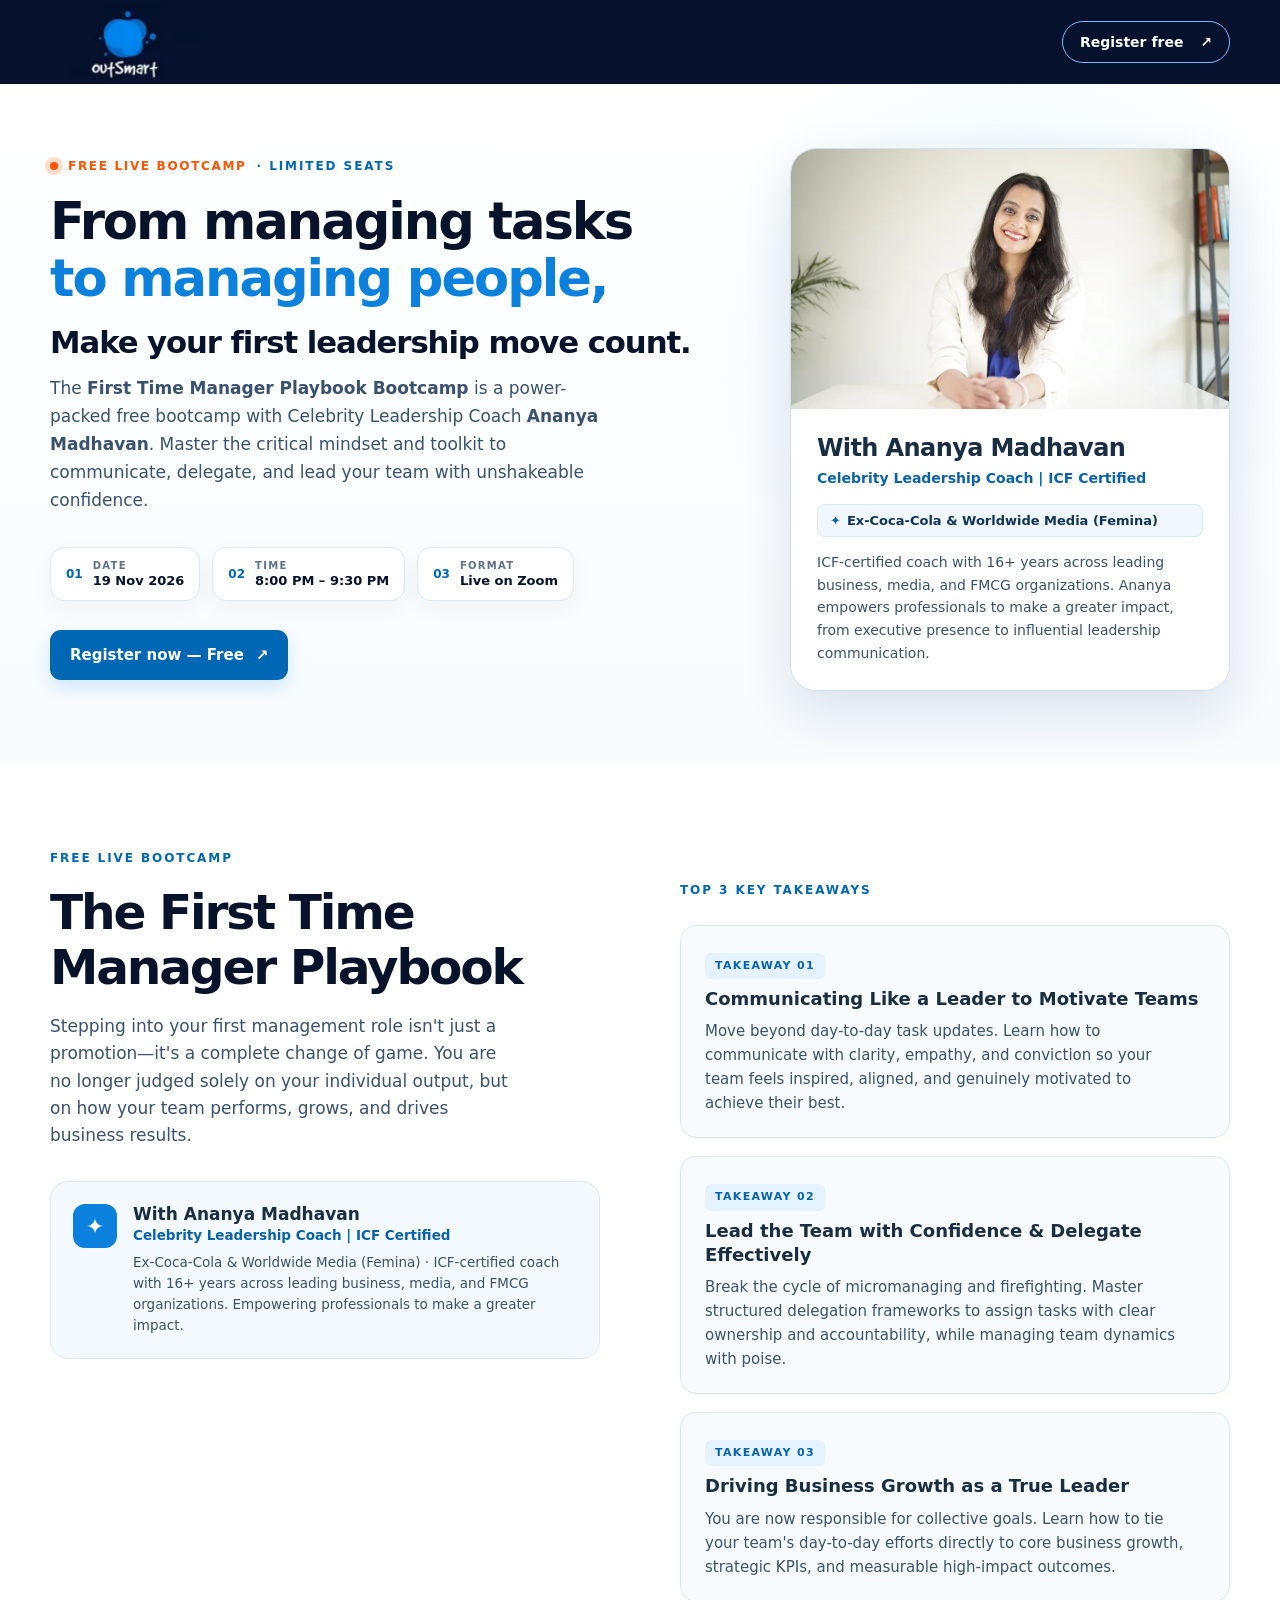
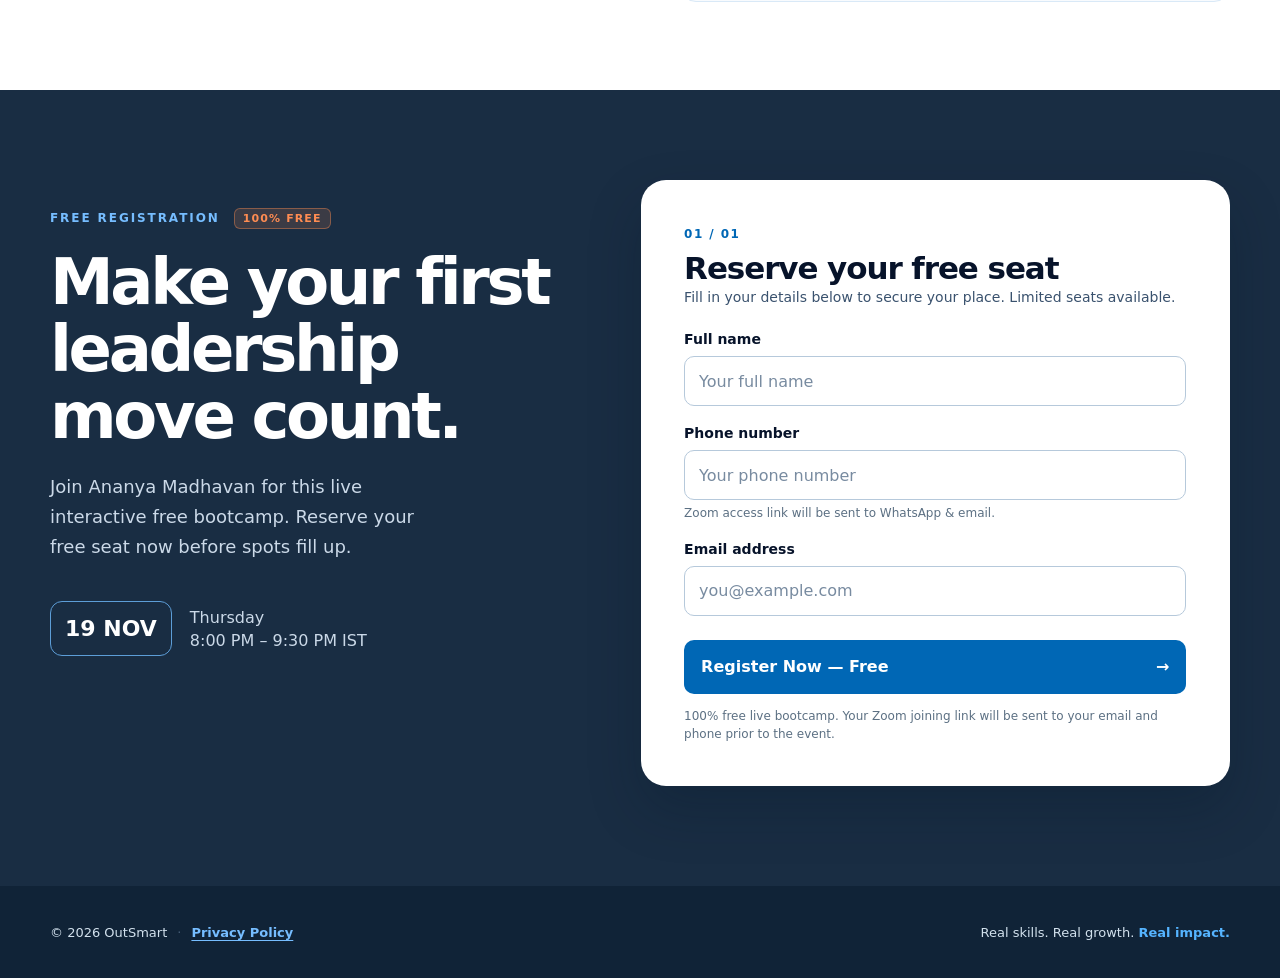
==== commit 977401d0: "Update landing page" ====
--- a/index.html
+++ b/index.html
@@ -10,28 +10,344 @@
   <meta property="og:description" content="Free Live Bootcamp with Ananya Madhavan (Celebrity Leadership Coach | ICF Certified) · 19 Nov · 8:00–9:30 PM IST">
   <meta property="og:image" content="/assets/ananya-madhavan.webp">
   <link rel="icon" type="image/webp" href="/assets/outsmart-logo-190.webp">
-  <link rel="stylesheet" href="/styles.css">
+  <link rel="preload" as="image" href="/assets/ananya-madhavan-400w.webp" imagesrcset="/assets/ananya-madhavan-400w.webp 400w, /assets/ananya-madhavan-800w.webp 800w, /assets/ananya-madhavan-1024w.webp 1024w" imagesizes="(max-width: 690px) 380px, 440px" fetchpriority="high">
   <script src="/script.js" defer></script>
-  <!-- Facebook Pixel Code -->
+    <!-- Meta Pixel Code (Lazy-loaded on first user interaction) -->
   <script>
-    !function(f,b,e,v,n,t,s)
-    {if(f.fbq)return;n=f.fbq=function(){n.callMethod?
-    n.callMethod.apply(n,arguments):n.queue.push(arguments)};
-    if(!f._fbq)f._fbq=n;n.push=n;n.loaded=!0;n.version='2.0';
-    n.queue=[];t=b.createElement(e);t.async=!0;
-    t.src=v;s=b.getElementsByTagName(e)[0];
-    s.parentNode.insertBefore(t,s)}(window,document,'script',
-    'https://connect.facebook.net/en_US/fbevents.js');
+    !function(f,b,e,v,n,t,s){
+      if(f.fbq)return;n=f.fbq=function(){n.callMethod?
+      n.callMethod.apply(n,arguments):n.queue.push(arguments)};
+      if(!f._fbq)f._fbq=n;n.push=n;n.loaded=!0;n.version='2.0';
+      n.queue=[];
+    }(window,document);
     fbq('init', '2234780970421853');
     fbq('track', 'PageView');
+
+    (function() {
+      var loaded = false;
+      function loadPixel() {
+        if (loaded) return;
+        loaded = true;
+        ['scroll', 'pointerdown', 'touchstart', 'keydown'].forEach(function(evt) {
+          window.removeEventListener(evt, loadPixel);
+        });
+        clearTimeout(timer);
+        var s = document.createElement('script');
+        s.async = true;
+        s.src = 'https://connect.facebook.net/en_US/fbevents.js';
+        document.head.appendChild(s);
+      }
+      var timer = setTimeout(loadPixel, 8000);
+      ['scroll', 'pointerdown', 'touchstart', 'keydown'].forEach(function(evt) {
+        window.addEventListener(evt, loadPixel, { once: true, passive: true });
+      });
+    })();
   </script>
-  <noscript>
-    <img height="1" width="1" alt=""
-      src="https://www.facebook.com/tr?id=2234780970421853&amp;ev=PageView&amp;noscript=1">
-  </noscript>
-  <!-- End Facebook Pixel Code -->
   <title>First Time Manager Playbook | Free Live Bootcamp | OutSmart</title>
-  <style>
+  <style>:root{color-scheme:light;--navy:#192d43;--ink:#07132a;--blue:#0b80dd;--light:#f4f9fd;--muted:#3a526e;--white:#fefefe}*{box-sizing:border-box}html{scroll-behavior:smooth}body{margin:0;color:var(--ink);background:var(--white);font-family:Inter,ui-sans-serif,system-ui,-apple-system,BlinkMacSystemFont,"Segoe UI",sans-serif;-webkit-font-smoothing:antialiased}button,input{font:inherit}a{color:inherit}button{cursor:pointer}.wrap{width:min(1180px,calc(100% - 48px));margin-inline:auto}.skip-link{position:absolute;top:-60px;left:16px;z-index:10;background:#fff;padding:12px 16px}.skip-link:focus{top:16px}a:focus-visible,button:focus-visible,input:focus-visible{outline:3px solid #004e9d;outline-offset:3px}.site-header{background:var(--navy)}.header-inner{height:84px;display:flex;align-items:center;justify-content:space-between;gap:20px}.brand{display:block;width:150px;height:78px;overflow:hidden;position:relative}.brand img{display:block;position:absolute;width:210px;height:auto;max-width:none;left:-30px;top:-15px}.header-cta{color:#fff;text-decoration:none;font-weight:750;font-size:14px;padding:12px 17px;border:1px solid #7bbaff;border-radius:999px;white-space:nowrap}.header-cta span,.hero-link span,.submit-button span{margin-left:12px}.header-cta:hover{background:#ffffff1a}.hero{overflow:hidden;background:radial-gradient(circle at 79% 36%,#e4f5ff 0,transparent 28%),linear-gradient(180deg,#fff 0%,#f7fbfe 100%)}.hero-grid{min-height:666px;display:grid;grid-template-columns:minmax(0,1.15fr) minmax(320px,.85fr);gap:30px;align-items:center;padding-block:64px 72px}.hero-copy{position:relative;z-index:1}.eyebrow,.section-kicker{font-size:12px;letter-spacing:.16em;font-weight:850;color:var(--blue);margin:0 0 20px}.eyebrow{display:flex;align-items:center;gap:10px}.pulse-dot{display:inline-block;width:8px;height:8px;background:var(--blue);border-radius:50%;box-shadow:0 0 0 5px #dbefff}h1,h2,h3,p{margin-top:0}h1{font-size:clamp(44px,5.4vw,74px);line-height:1.06;letter-spacing:-.055em;margin-bottom:18px;max-width:720px}h1 em{font-style:normal;color:var(--blue)}.hero-subtitle{font-size:clamp(22px,2.4vw,31px);font-weight:760;letter-spacing:-.035em;margin-bottom:14px}.hero-description{color:var(--muted);font-size:17px;line-height:1.65;max-width:550px;margin-bottom:33px}.event-facts{display:flex;flex-wrap:wrap;gap:12px;margin-bottom:29px}.fact{display:flex;align-items:center;gap:10px;padding:12px 15px;background:#fff;border:1px solid #dbeaf7;border-radius:14px;box-shadow:0 8px 22px #13294d0a}.fact-icon{color:var(--blue);font-size:12px;font-weight:900}.fact div{display:flex;flex-direction:column;gap:2px}.fact-label{font-size:10px;letter-spacing:.13em;color:#5d7188;font-weight:800}.fact strong{font-size:13px}.hero-link{display:inline-flex;align-items:center;justify-content:space-between;text-decoration:none;color:#fff;background:var(--blue);border-radius:11px;padding:16px 20px;font-size:15px;font-weight:800;box-shadow:0 8px 18px #0b80dd29}.hero-link:hover,.submit-button:hover{background:#075da8}.hero-art{height:554px;max-width:460px;width:100%;justify-self:end;position:relative;overflow:hidden;border-radius:35px;background:#e5f4ff;border:1px solid #bfdeff;box-shadow:0 28px 65px #11233a1b;isolation:isolate}.hero-art img{position:absolute;max-width:none;width:850px;height:auto;left:-399px;top:-160px;z-index:-1}.art-glow{position:absolute;inset:auto -60px -75px -60px;height:170px;background:linear-gradient(0deg,#e6f6ff,#e6f6ff00)}.art-stamp{position:absolute;bottom:20px;right:20px;width:75px;height:75px;display:grid;place-content:center;text-align:center;background:var(--blue);color:white;border-radius:50%;transform:rotate(10deg);font-size:15px;line-height:1.05;font-weight:900;box-shadow:0 10px 25px #0b80dd50}.details{background:#fff;padding:88px 0}.details-grid{display:grid;grid-template-columns:1fr 1fr;gap:80px}.details h2{max-width:540px;font-size:clamp(32px,3.8vw,51px);letter-spacing:-.045em;line-height:1.13;margin:0}.details-copy{padding-top:30px;color:var(--muted);font-size:18px;line-height:1.65}.details-copy p{max-width:480px;margin-bottom:18px}.coach-line{display:flex;align-items:center;gap:16px;border-top:1px solid #d9e8f4;margin-top:31px;padding-top:24px;color:var(--ink)}.coach-line>span{width:43px;height:43px;border-radius:13px;background:#e4f4ff;color:var(--blue);display:grid;place-items:center;font-size:26px}.coach-line div{display:flex;flex-direction:column;line-height:1.35}.coach-line strong{font-size:15px}.coach-line div span{font-size:13px;color:var(--muted)}.enroll-section{background:var(--navy);color:white;padding:90px 0 100px;scroll-margin-top:0}.enroll-grid{display:grid;grid-template-columns:.85fr 1fr;gap:clamp(40px,7vw,112px);align-items:start}.enroll-intro{padding-top:28px}.enroll-intro .section-kicker{color:#76bdff}.enroll-intro h2{font-size:clamp(42px,5vw,66px);letter-spacing:-.052em;line-height:1.05;margin-bottom:22px}.enroll-intro>p:not(.section-kicker){max-width:390px;color:#cbd9e8;font-size:18px;line-height:1.65}.mini-date{display:flex;align-items:center;gap:18px;margin-top:40px}.mini-date strong{font-size:22px;color:#fff;border:1px solid #5d9ed8;border-radius:12px;padding:14px}.mini-date span{line-height:1.45;color:#cbd9e8}.form-card{background:#fff;color:var(--ink);padding:clamp(24px,3.4vw,44px);border-radius:25px;box-shadow:0 24px 54px #0613243d}.form-heading{margin-bottom:26px}.form-step{color:var(--blue);font-size:12px;font-weight:850;letter-spacing:.12em}.form-heading h3{font-size:31px;letter-spacing:-.035em;margin:8px 0 3px}.form-heading p{font-size:14px;color:var(--muted);margin:0}.field{margin-bottom:19px}.field label{display:block;font-weight:750;font-size:14px;margin-bottom:9px}.field input{display:block;width:100%;height:50px;border:1px solid #b6c9db;background:#fff;color:var(--ink);border-radius:10px;padding:0 14px}.field input::placeholder{color:#788ba0}.field input[aria-invalid="true"]{border-color:#b42318}.field-help,.field-error{display:block;font-size:12px;line-height:1.4;margin-top:5px}.field-help{color:#5c7083}.field-error{color:#a3140b;min-height:0}.submit-button{width:100%;border:0;background:var(--blue);color:#fff;border-radius:10px;min-height:54px;padding:14px 17px;font-weight:800;display:flex;align-items:center;justify-content:space-between;margin-top:24px}.submit-button:disabled{opacity:.65;cursor:wait}.form-status{min-height:0;font-size:13px;line-height:1.5;color:#a3140b;margin:10px 0 0}.form-status:empty{display:none}.form-note{font-size:12px;line-height:1.5;color:#5c7083;margin:13px 0 0}.site-footer{background:#102337;color:#d2e1ed}.footer-inner{min-height:92px;display:flex;align-items:center;justify-content:space-between;gap:20px;font-size:13px}.footer-inner p{margin:0}.footer-inner strong{color:#55b4ff}@media(max-width:920px){.hero-grid{grid-template-columns:1fr;gap:45px;padding-top:60px}.hero-copy{max-width:740px}.hero-art{justify-self:center;max-width:530px}.details-grid{gap:38px}.enroll-grid{gap:40px}}@media(max-width:690px){.wrap{width:min(100% - 36px,520px)}.header-inner{height:70px}.brand{width:125px;height:68px}.brand img{width:185px;left:-29px;top:-14px}.header-cta{font-size:12px;padding:10px 12px}.hero-grid{padding-block:48px 54px;gap:32px}.hero-description{font-size:16px}.event-facts{display:grid;grid-template-columns:1fr 1fr}.fact:last-child{grid-column:1/-1}.hero-art{height:410px;max-width:400px}.hero-art img{width:690px;left:-320px;top:-132px}.details{padding:62px 0}.details-grid,.enroll-grid{grid-template-columns:1fr;gap:15px}.details-copy{padding-top:10px;font-size:16px}.enroll-section{padding:68px 0 75px}.enroll-intro{padding-top:0}.mini-date{margin-top:27px;margin-bottom:15px}.form-card{border-radius:20px}.footer-inner{padding-block:22px;align-items:flex-start;flex-direction:column;gap:8px}}@media(prefers-reduced-motion:reduce){html{scroll-behavior:auto}}
+:root{--blue-ink:#0067b5}.eyebrow,.section-kicker,.fact-icon,.form-step{color:var(--blue-ink)}.hero-link,.submit-button,.art-stamp{background:var(--blue-ink)}
+.site-header{background:#05112d}.hero-art img{left:-455px}@media(max-width:690px){.hero-art img{left:-365px}}
+@media(max-width:690px){.hero-art img{width:950px;left:-555px;top:-210px}}
+.hero-art{height:auto;aspect-ratio:4/5;max-width:460px}.hero-art img{position:absolute;inset:0;left:0;top:0;width:100%;height:100%;max-width:100%;object-fit:contain;object-position:center;z-index:0}@media(max-width:700px){.hero-art{height:auto;aspect-ratio:4/5;max-width:400px}}
+
+
+/* ==========================================================================
+   Footer Privacy Link & Pure HTML/CSS Privacy Policy Modal Popup
+   ========================================================================== */
+.footer-left {
+  display: flex;
+  align-items: center;
+  gap: 10px;
+  flex-wrap: wrap;
+}
+.footer-sep {
+  color: #435b75;
+  user-select: none;
+}
+.footer-privacy-btn {
+  color: #76bdff;
+  text-decoration: underline;
+  text-underline-offset: 3px;
+  cursor: pointer;
+  font-size: 13px;
+  font-weight: 600;
+  transition: color 0.15s ease;
+}
+.footer-privacy-btn:hover {
+  color: #ffffff;
+}
+.footer-privacy-btn:focus-visible {
+  outline: 2px solid #55b4ff;
+  outline-offset: 2px;
+}
+.footer-tagline {
+  margin: 0;
+}
+
+/* Modal Checkbox Toggle (Pure HTML & CSS) */
+.modal-toggle {
+  position: fixed;
+  opacity: 0;
+  pointer-events: none;
+}
+.modal-backdrop {
+  position: fixed;
+  inset: 0;
+  z-index: 99999;
+  display: flex;
+  align-items: center;
+  justify-content: center;
+  padding: 24px;
+  background-color: rgba(7, 19, 42, 0.75);
+  backdrop-filter: blur(6px);
+  -webkit-backdrop-filter: blur(6px);
+  opacity: 0;
+  visibility: hidden;
+  pointer-events: none;
+  transition: opacity 0.25s ease, visibility 0.25s ease;
+}
+.modal-toggle:checked ~ .modal-backdrop {
+  opacity: 1;
+  visibility: visible;
+  pointer-events: auto;
+}
+.modal-overlay {
+  position: absolute;
+  inset: 0;
+  z-index: 100000;
+  cursor: pointer;
+}
+.modal-window {
+  position: relative;
+  z-index: 100001;
+  background: #ffffff;
+  color: var(--ink, #07132a);
+  width: 100%;
+  max-width: 820px;
+  max-height: 88vh;
+  border-radius: 24px;
+  box-shadow: 0 25px 70px rgba(5, 17, 45, 0.45);
+  display: flex;
+  flex-direction: column;
+  overflow: hidden;
+  border: 1px solid #dcebf8;
+  transform: translateY(16px) scale(0.97);
+  transition: transform 0.25s cubic-bezier(0.16, 1, 0.3, 1);
+}
+.modal-toggle:checked ~ .modal-backdrop .modal-window {
+  transform: translateY(0) scale(1);
+}
+.modal-header {
+  padding: 22px 28px;
+  border-bottom: 1px solid #eef3f8;
+  display: flex;
+  justify-content: space-between;
+  align-items: flex-start;
+  gap: 16px;
+  background: #fafcfe;
+  flex-shrink: 0;
+}
+.modal-title {
+  font-size: 24px;
+  font-weight: 800;
+  color: #192d43;
+  margin: 0 0 4px;
+  letter-spacing: -0.03em;
+}
+.modal-meta {
+  font-size: 13px;
+  color: #5d7188;
+  font-weight: 600;
+  margin: 0;
+}
+.modal-close {
+  width: 38px;
+  height: 38px;
+  border-radius: 50%;
+  background: #eef4fa;
+  border: none;
+  display: flex;
+  align-items: center;
+  justify-content: center;
+  font-size: 26px;
+  line-height: 1;
+  color: #3a526e;
+  cursor: pointer;
+  transition: all 0.2s ease;
+  flex-shrink: 0;
+  user-select: none;
+}
+.modal-close:hover {
+  background: #dbeaf7;
+  color: #07132a;
+  transform: scale(1.05);
+}
+.modal-close:focus-visible {
+  outline: 2px solid #004e9d;
+  outline-offset: 2px;
+}
+.modal-body {
+  flex: 1 1 auto;
+  overflow-y: auto;
+  padding: 28px 32px;
+  font-size: 15px;
+  line-height: 1.68;
+  color: #2c3e50;
+  scroll-behavior: smooth;
+  scrollbar-width: thin;
+  scrollbar-color: #c3d2e2 #f1f5f9;
+}
+.modal-body::-webkit-scrollbar {
+  width: 7px;
+}
+.modal-body::-webkit-scrollbar-track {
+  background: #f1f5f9;
+}
+.modal-body::-webkit-scrollbar-thumb {
+  background: #c3d2e2;
+  border-radius: 4px;
+}
+.modal-body::-webkit-scrollbar-thumb:hover {
+  background: #9ab3cd;
+}
+.policy-intro {
+  font-size: 15px;
+  line-height: 1.65;
+  color: #3a526e;
+  margin-bottom: 24px;
+  padding-bottom: 18px;
+  border-bottom: 1px solid #eef3f8;
+}
+.policy-section {
+  margin-bottom: 22px;
+}
+.policy-section h3 {
+  font-size: 15px;
+  font-weight: 750;
+  color: #07132a;
+  margin: 0 0 8px;
+  display: flex;
+  align-items: center;
+  gap: 8px;
+}
+.policy-section h3::before {
+  content: "";
+  display: inline-block;
+  width: 4px;
+  height: 15px;
+  background: var(--blue-ink, #0067b5);
+  border-radius: 2px;
+}
+.policy-section p {
+  font-size: 14.5px;
+  line-height: 1.65;
+  color: #334b65;
+  margin: 0 0 10px;
+}
+.policy-list {
+  margin: 8px 0 12px;
+  padding-left: 20px;
+  color: #334b65;
+  font-size: 14px;
+  line-height: 1.65;
+}
+.policy-list li {
+  margin-bottom: 6px;
+}
+.policy-list strong {
+  color: #07132a;
+  font-weight: 650;
+}
+.policy-list a {
+  color: var(--blue-ink, #0067b5);
+  text-decoration: underline;
+  text-underline-offset: 2px;
+}
+.policy-list a:hover {
+  color: #075da8;
+}
+.policy-note {
+  background: #f4f9fd;
+  border: 1px solid #dcebf8;
+  border-radius: 10px;
+  padding: 12px 16px;
+  font-size: 13.5px;
+  color: #2e4764;
+  margin-top: 10px;
+}
+.modal-footer {
+  padding: 16px 28px;
+  border-top: 1px solid #eef3f8;
+  display: flex;
+  justify-content: flex-end;
+  align-items: center;
+  background: #fafcfe;
+  flex-shrink: 0;
+}
+.modal-btn-close {
+  background: var(--blue-ink, #0067b5);
+  color: #fff;
+  padding: 10px 24px;
+  border-radius: 8px;
+  font-weight: 700;
+  font-size: 14px;
+  cursor: pointer;
+  text-decoration: none;
+  display: inline-block;
+  transition: background 0.15s ease;
+  user-select: none;
+}
+.modal-btn-close:hover {
+  background: #075da8;
+}
+.modal-btn-close:focus-visible {
+  outline: 2px solid #004e9d;
+  outline-offset: 2px;
+}
+
+@media (max-width: 690px) {
+  .modal-backdrop {
+    padding: 12px;
+  }
+  .modal-window {
+    max-height: 94vh;
+    border-radius: 18px;
+  }
+  .modal-header {
+    padding: 18px 20px;
+  }
+  .modal-title {
+    font-size: 20px;
+  }
+  .modal-body {
+    padding: 20px;
+    font-size: 14px;
+  }
+  .modal-footer {
+    padding: 12px 20px;
+  }
+}
+
+@media (max-width: 768px) {
+  .hero {
+    background: linear-gradient(180deg, #ffffff 0%, #f7fbfe 100%);
+  }
+  .modal-backdrop {
+    backdrop-filter: none;
+    -webkit-backdrop-filter: none;
+    background-color: rgba(7, 19, 42, 0.94);
+  }
+  .hero-coach-panel, .form-card, .modal-window {
+    box-shadow: 0 4px 18px rgba(7, 19, 42, 0.12);
+  }
+  .fact {
+    box-shadow: 0 2px 8px rgba(19, 41, 77, 0.06);
+  }
+  .takeaway-card {
+    transition: transform 0.2s ease;
+  }
+}
+
     .eyebrow-tag {
       color: #ff5400;
       font-weight: 900;
@@ -73,8 +389,16 @@
       justify-self: end;
       transition: transform 0.2s ease, box-shadow 0.2s ease;
     }
-    .hero-coach-panel:hover {
-      box-shadow: 0 26px 60px rgba(11, 40, 80, 0.16);
+    @media (hover: hover) {
+      .hero-coach-panel:hover {
+        box-shadow: 0 26px 60px rgba(11, 40, 80, 0.16);
+      }
+      .takeaway-card:hover {
+        transform: translateY(-2px);
+        box-shadow: 0 10px 24px rgba(11, 128, 221, 0.08);
+        border-color: #b3d7f9;
+        background: #ffffff;
+      }
     }
     .hero-coach-photo {
       width: 100%;
@@ -108,7 +432,7 @@
     .hero-coach-title {
       font-size: 14px;
       font-weight: 700;
-      color: var(--blue, #0b80dd);
+      color: #0a62ad;
       margin: 0 0 10px;
       line-height: 1.35;
     }
@@ -127,7 +451,7 @@
     }
     .hero-coach-org::before {
       content: "✦";
-      color: var(--blue, #0b80dd);
+      color: #0a62ad;
       font-size: 13px;
     }
     .hero-coach-profile {
@@ -147,20 +471,14 @@
       border: 1px solid #d9e9f7;
       border-radius: 16px;
       padding: 22px 24px;
-      transition: transform 0.2s ease, box-shadow 0.2s ease, border-color 0.2s ease;
-    }
-    .takeaway-card:hover {
-      transform: translateY(-2px);
-      box-shadow: 0 10px 24px rgba(11, 128, 221, 0.08);
-      border-color: #b3d7f9;
-      background: #ffffff;
+      transition: transform 0.2s ease;
     }
     .takeaway-tag {
       display: inline-block;
       font-size: 11px;
       font-weight: 850;
       letter-spacing: 0.12em;
-      color: var(--blue, #0b80dd);
+      color: #0a62ad;
       background: #e4f3ff;
       padding: 4px 10px;
       border-radius: 6px;
@@ -212,7 +530,7 @@
     .coach-meta .coach-title {
       font-size: 13.5px;
       font-weight: 700;
-      color: var(--blue, #0b80dd);
+      color: #0a62ad;
     }
     .coach-meta .coach-desc {
       font-size: 13.5px;
@@ -221,9 +539,9 @@
       margin: 6px 0 0;
     }
     .free-pill {
-      background: rgba(255, 84, 0, 0.12);
-      color: #ff5400;
-      border: 1px solid rgba(255, 84, 0, 0.3);
+      background: rgba(255, 140, 82, 0.15);
+      color: #ff8c52;
+      border: 1px solid rgba(255, 140, 82, 0.4);
       font-weight: 800;
       font-size: 11px;
       letter-spacing: 0.1em;
@@ -250,8 +568,7 @@
       .hero-coach-name {
         font-size: 20px;
       }
-    }
-  </style>
+    }</style>
 </head>
 <body>
   <a class="skip-link" href="#main">Skip to content</a>
@@ -281,7 +598,7 @@
         </div>
         <div class="hero-coach-panel" aria-label="About Coach Ananya Madhavan">
           <div class="hero-coach-photo">
-            <img src="/assets/ananya-madhavan.webp" alt="Coach Ananya Madhavan - Celebrity Leadership Coach" width="1024" height="682" fetchpriority="high">
+            <img src="/assets/ananya-madhavan-800w.webp" srcset="/assets/ananya-madhavan-400w.webp 400w, /assets/ananya-madhavan-800w.webp 800w, /assets/ananya-madhavan-1024w.webp 1024w" sizes="(max-width: 690px) 380px, 440px" alt="Coach Ananya Madhavan - Celebrity Leadership Coach" width="440" height="293" fetchpriority="high" decoding="async">
           </div>
           <div class="hero-coach-info">
             <h2 class="hero-coach-name">With Ananya Madhavan</h2>
@@ -375,7 +692,7 @@
       <div class="footer-left">
         <p>© 2026 OutSmart</p>
         <span class="footer-sep" aria-hidden="true">·</span>
-        <label for="privacy-modal-toggle" class="footer-privacy-btn" role="button" tabindex="0">Privacy Policy</label>
+        <label for="privacy-modal-toggle" class="footer-privacy-btn" tabindex="0">Privacy Policy</label>
       </div>
       <p class="footer-tagline">Real skills. Real growth. <strong>Real impact.</strong></p>
     </div>
@@ -391,7 +708,7 @@
           <h2 id="privacy-modal-title" class="modal-title">Privacy Policy</h2>
           <p class="modal-meta">OutSmart World Pvt Ltd · Last updated: October 2026</p>
         </div>
-        <label for="privacy-modal-toggle" class="modal-close" aria-label="Close modal" role="button" tabindex="0">&times;</label>
+        <label for="privacy-modal-toggle" class="modal-close" aria-label="Close modal" tabindex="0">&times;</label>
       </div>
       <div class="modal-body">
         <p class="policy-intro">This Policy explains how OutSmart World Pvt Ltd (&ldquo;OutSmart&rdquo;, &ldquo;we&rdquo;) handles your information when you use our website, programs, coaching, community, events and related services (&ldquo;Services&rdquo;). By using the Services, you agree to this Policy. If you don&rsquo;t agree, please don&rsquo;t use them. It should be read with our Terms of Service, Refund Policy, Community Guidelines and any program-specific terms.</p>
@@ -526,7 +843,7 @@
         </section>
       </div>
       <div class="modal-footer">
-        <label for="privacy-modal-toggle" class="modal-btn-close" role="button" tabindex="0">Close</label>
+        <label for="privacy-modal-toggle" class="modal-btn-close" tabindex="0">Close</label>
       </div>
     </div>
   </div>
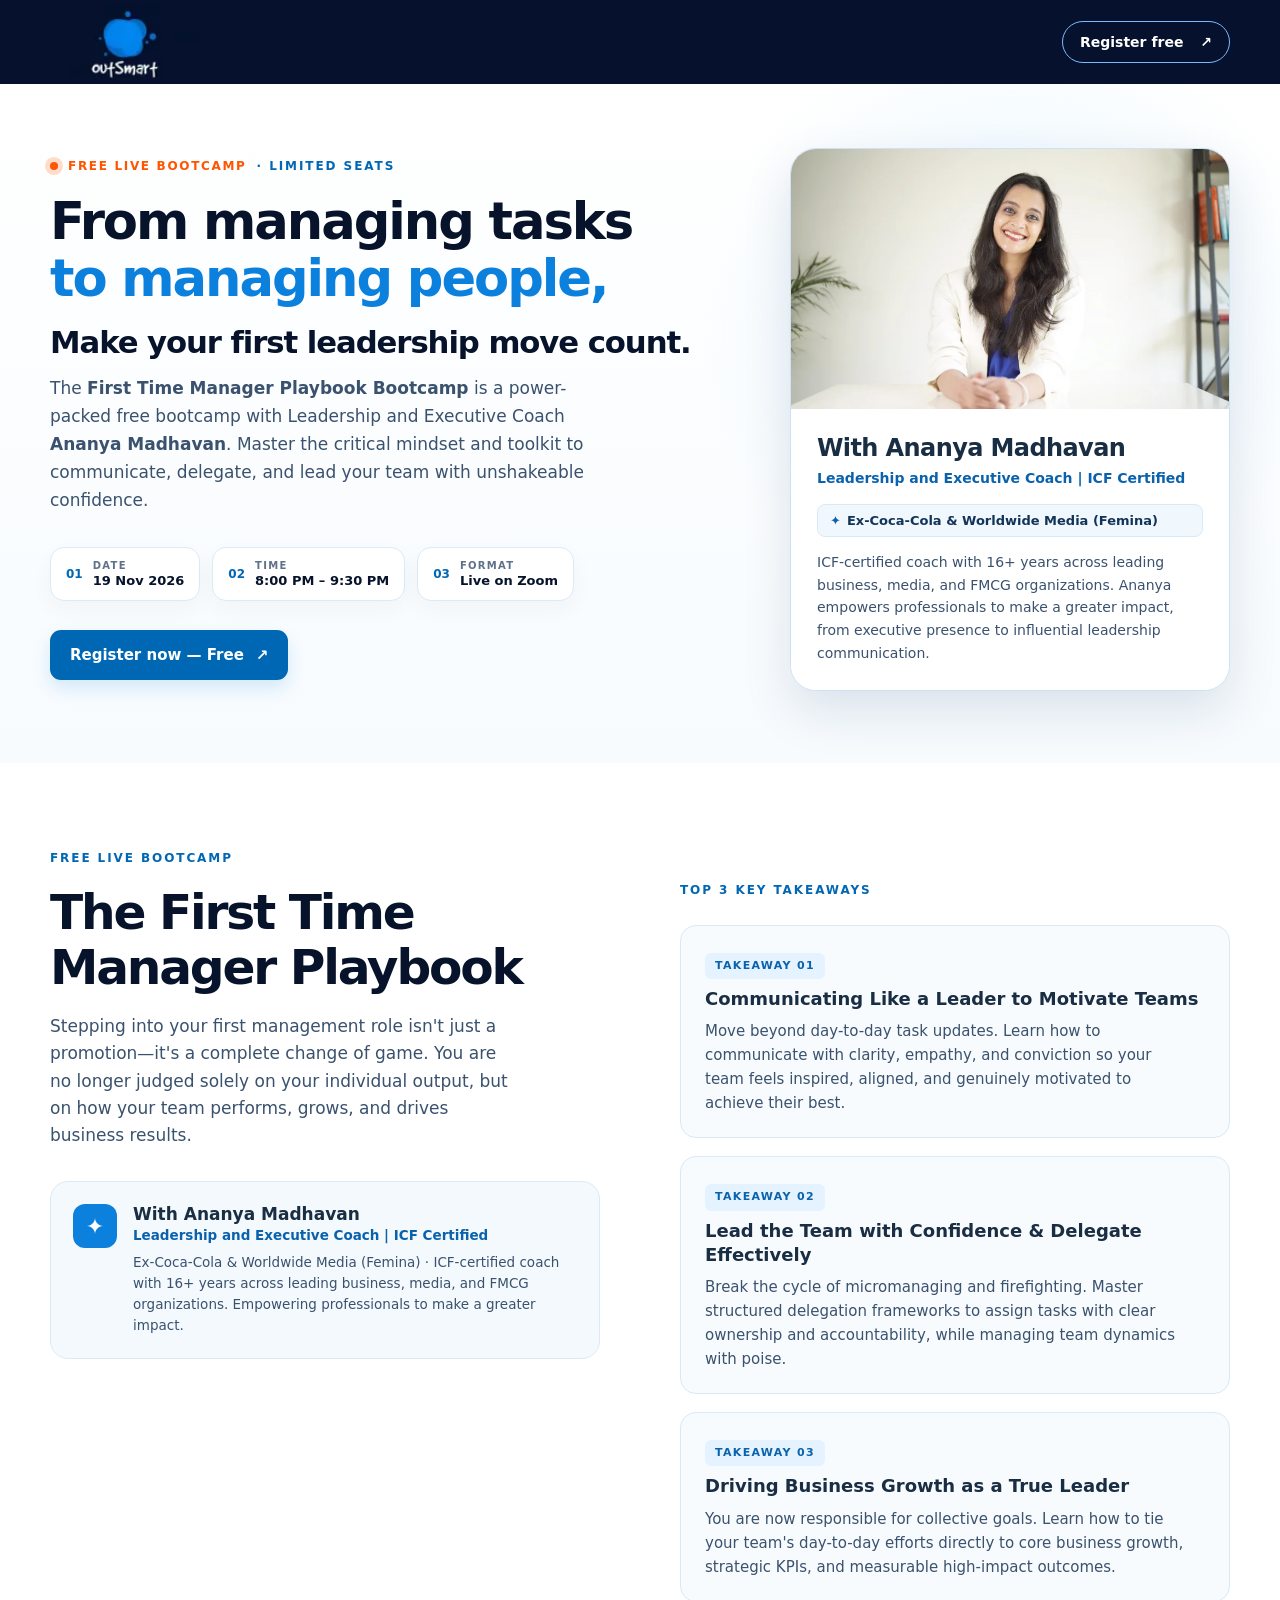
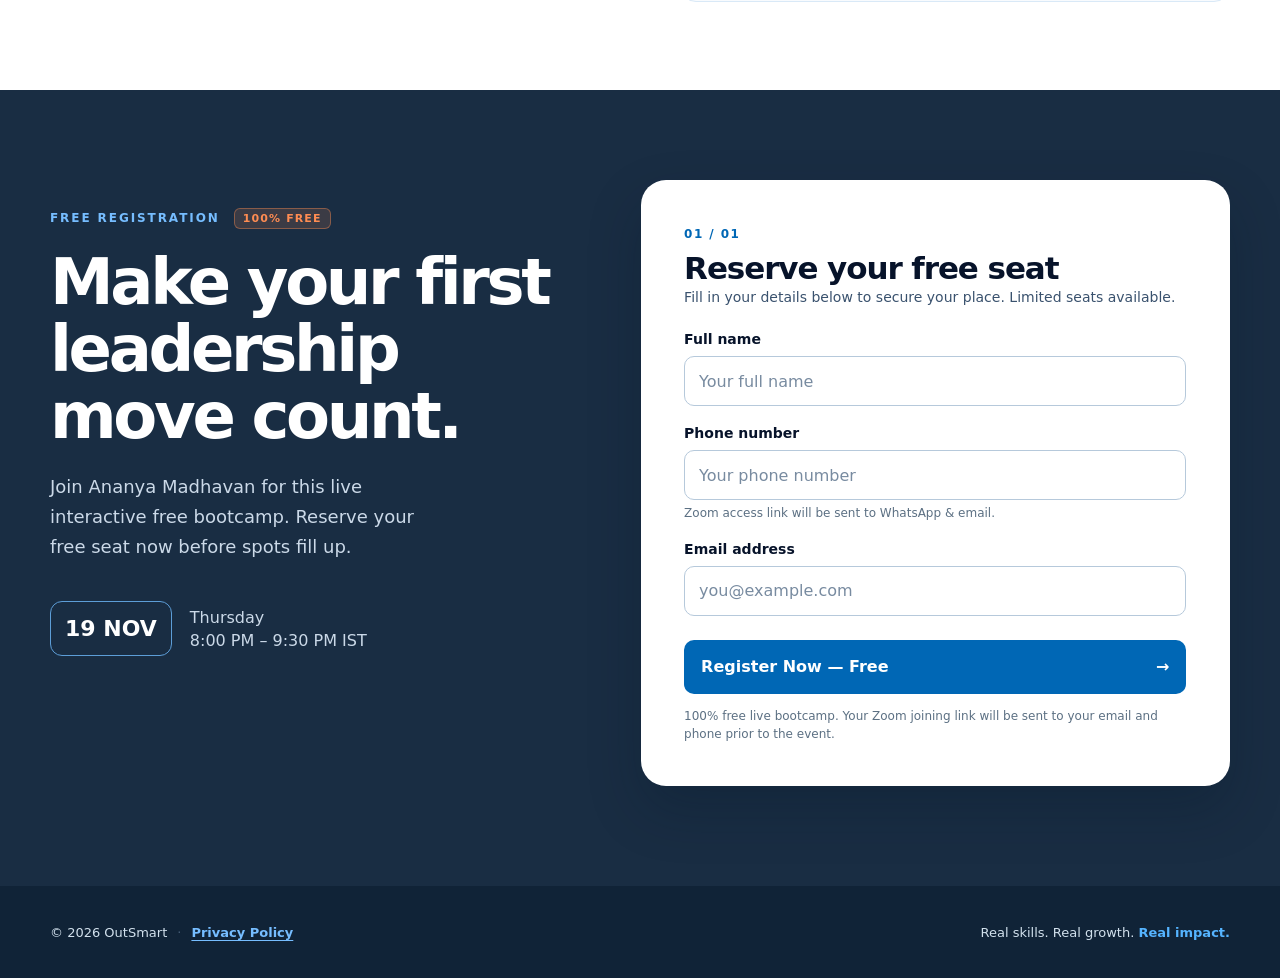
==== commit 21f2a431: "Update index.html" ====
--- a/index.html
+++ b/index.html
@@ -7,42 +7,29 @@
   <meta name="description" content="From managing tasks to managing people, make your first leadership move count. Join OutSmart's free live bootcamp: First Time Manager Playbook with Ananya Madhavan on 19 Nov, 8:00–9:30 PM IST.">
   <meta property="og:type" content="website">
   <meta property="og:title" content="First Time Manager Playbook | Free Live Bootcamp | OutSmart">
-  <meta property="og:description" content="Free Live Bootcamp with Ananya Madhavan (Celebrity Leadership Coach | ICF Certified) · 19 Nov · 8:00–9:30 PM IST">
+  <meta property="og:description" content="Free Live Bootcamp with Ananya Madhavan (Leadership and Executive Coach | ICF Certified) · 19 Nov · 8:00–9:30 PM IST">
   <meta property="og:image" content="/assets/ananya-madhavan.webp">
   <link rel="icon" type="image/webp" href="/assets/outsmart-logo-190.webp">
   <link rel="preload" as="image" href="/assets/ananya-madhavan-400w.webp" imagesrcset="/assets/ananya-madhavan-400w.webp 400w, /assets/ananya-madhavan-800w.webp 800w, /assets/ananya-madhavan-1024w.webp 1024w" imagesizes="(max-width: 690px) 380px, 440px" fetchpriority="high">
   <script src="/script.js" defer></script>
-    <!-- Meta Pixel Code (Lazy-loaded on first user interaction) -->
+  <!-- Facebook Pixel Code -->
   <script>
-    !function(f,b,e,v,n,t,s){
-      if(f.fbq)return;n=f.fbq=function(){n.callMethod?
-      n.callMethod.apply(n,arguments):n.queue.push(arguments)};
-      if(!f._fbq)f._fbq=n;n.push=n;n.loaded=!0;n.version='2.0';
-      n.queue=[];
-    }(window,document);
-    fbq('init', '2234780970421853');
+    !function(f,b,e,v,n,t,s)
+    {if(f.fbq)return;n=f.fbq=function(){n.callMethod?
+    n.callMethod.apply(n,arguments):n.queue.push(arguments)};
+    if(!f._fbq)f._fbq=n;n.push=n;n.loaded=!0;n.version='2.0';
+    n.queue=[];t=b.createElement(e);t.async=!0;
+    t.src=v;s=b.getElementsByTagName(e)[0];
+    s.parentNode.insertBefore(t,s)}(window,document,'script',
+    'https://connect.facebook.net/en_US/fbevents.js');
+    fbq('init', '2234780970421853'); 
     fbq('track', 'PageView');
-
-    (function() {
-      var loaded = false;
-      function loadPixel() {
-        if (loaded) return;
-        loaded = true;
-        ['scroll', 'pointerdown', 'touchstart', 'keydown'].forEach(function(evt) {
-          window.removeEventListener(evt, loadPixel);
-        });
-        clearTimeout(timer);
-        var s = document.createElement('script');
-        s.async = true;
-        s.src = 'https://connect.facebook.net/en_US/fbevents.js';
-        document.head.appendChild(s);
-      }
-      var timer = setTimeout(loadPixel, 8000);
-      ['scroll', 'pointerdown', 'touchstart', 'keydown'].forEach(function(evt) {
-        window.addEventListener(evt, loadPixel, { once: true, passive: true });
-      });
-    })();
   </script>
+  <noscript>
+    <img height="1" width="1" 
+      src="https://www.facebook.com/tr?id=2234780970421853&amp;ev=PageView&amp;noscript=1"/>
+  </noscript>
+  <!-- End Facebook Pixel Code -->
   <title>First Time Manager Playbook | Free Live Bootcamp | OutSmart</title>
   <style>:root{color-scheme:light;--navy:#192d43;--ink:#07132a;--blue:#0b80dd;--light:#f4f9fd;--muted:#3a526e;--white:#fefefe}*{box-sizing:border-box}html{scroll-behavior:smooth}body{margin:0;color:var(--ink);background:var(--white);font-family:Inter,ui-sans-serif,system-ui,-apple-system,BlinkMacSystemFont,"Segoe UI",sans-serif;-webkit-font-smoothing:antialiased}button,input{font:inherit}a{color:inherit}button{cursor:pointer}.wrap{width:min(1180px,calc(100% - 48px));margin-inline:auto}.skip-link{position:absolute;top:-60px;left:16px;z-index:10;background:#fff;padding:12px 16px}.skip-link:focus{top:16px}a:focus-visible,button:focus-visible,input:focus-visible{outline:3px solid #004e9d;outline-offset:3px}.site-header{background:var(--navy)}.header-inner{height:84px;display:flex;align-items:center;justify-content:space-between;gap:20px}.brand{display:block;width:150px;height:78px;overflow:hidden;position:relative}.brand img{display:block;position:absolute;width:210px;height:auto;max-width:none;left:-30px;top:-15px}.header-cta{color:#fff;text-decoration:none;font-weight:750;font-size:14px;padding:12px 17px;border:1px solid #7bbaff;border-radius:999px;white-space:nowrap}.header-cta span,.hero-link span,.submit-button span{margin-left:12px}.header-cta:hover{background:#ffffff1a}.hero{overflow:hidden;background:radial-gradient(circle at 79% 36%,#e4f5ff 0,transparent 28%),linear-gradient(180deg,#fff 0%,#f7fbfe 100%)}.hero-grid{min-height:666px;display:grid;grid-template-columns:minmax(0,1.15fr) minmax(320px,.85fr);gap:30px;align-items:center;padding-block:64px 72px}.hero-copy{position:relative;z-index:1}.eyebrow,.section-kicker{font-size:12px;letter-spacing:.16em;font-weight:850;color:var(--blue);margin:0 0 20px}.eyebrow{display:flex;align-items:center;gap:10px}.pulse-dot{display:inline-block;width:8px;height:8px;background:var(--blue);border-radius:50%;box-shadow:0 0 0 5px #dbefff}h1,h2,h3,p{margin-top:0}h1{font-size:clamp(44px,5.4vw,74px);line-height:1.06;letter-spacing:-.055em;margin-bottom:18px;max-width:720px}h1 em{font-style:normal;color:var(--blue)}.hero-subtitle{font-size:clamp(22px,2.4vw,31px);font-weight:760;letter-spacing:-.035em;margin-bottom:14px}.hero-description{color:var(--muted);font-size:17px;line-height:1.65;max-width:550px;margin-bottom:33px}.event-facts{display:flex;flex-wrap:wrap;gap:12px;margin-bottom:29px}.fact{display:flex;align-items:center;gap:10px;padding:12px 15px;background:#fff;border:1px solid #dbeaf7;border-radius:14px;box-shadow:0 8px 22px #13294d0a}.fact-icon{color:var(--blue);font-size:12px;font-weight:900}.fact div{display:flex;flex-direction:column;gap:2px}.fact-label{font-size:10px;letter-spacing:.13em;color:#5d7188;font-weight:800}.fact strong{font-size:13px}.hero-link{display:inline-flex;align-items:center;justify-content:space-between;text-decoration:none;color:#fff;background:var(--blue);border-radius:11px;padding:16px 20px;font-size:15px;font-weight:800;box-shadow:0 8px 18px #0b80dd29}.hero-link:hover,.submit-button:hover{background:#075da8}.hero-art{height:554px;max-width:460px;width:100%;justify-self:end;position:relative;overflow:hidden;border-radius:35px;background:#e5f4ff;border:1px solid #bfdeff;box-shadow:0 28px 65px #11233a1b;isolation:isolate}.hero-art img{position:absolute;max-width:none;width:850px;height:auto;left:-399px;top:-160px;z-index:-1}.art-glow{position:absolute;inset:auto -60px -75px -60px;height:170px;background:linear-gradient(0deg,#e6f6ff,#e6f6ff00)}.art-stamp{position:absolute;bottom:20px;right:20px;width:75px;height:75px;display:grid;place-content:center;text-align:center;background:var(--blue);color:white;border-radius:50%;transform:rotate(10deg);font-size:15px;line-height:1.05;font-weight:900;box-shadow:0 10px 25px #0b80dd50}.details{background:#fff;padding:88px 0}.details-grid{display:grid;grid-template-columns:1fr 1fr;gap:80px}.details h2{max-width:540px;font-size:clamp(32px,3.8vw,51px);letter-spacing:-.045em;line-height:1.13;margin:0}.details-copy{padding-top:30px;color:var(--muted);font-size:18px;line-height:1.65}.details-copy p{max-width:480px;margin-bottom:18px}.coach-line{display:flex;align-items:center;gap:16px;border-top:1px solid #d9e8f4;margin-top:31px;padding-top:24px;color:var(--ink)}.coach-line>span{width:43px;height:43px;border-radius:13px;background:#e4f4ff;color:var(--blue);display:grid;place-items:center;font-size:26px}.coach-line div{display:flex;flex-direction:column;line-height:1.35}.coach-line strong{font-size:15px}.coach-line div span{font-size:13px;color:var(--muted)}.enroll-section{background:var(--navy);color:white;padding:90px 0 100px;scroll-margin-top:0}.enroll-grid{display:grid;grid-template-columns:.85fr 1fr;gap:clamp(40px,7vw,112px);align-items:start}.enroll-intro{padding-top:28px}.enroll-intro .section-kicker{color:#76bdff}.enroll-intro h2{font-size:clamp(42px,5vw,66px);letter-spacing:-.052em;line-height:1.05;margin-bottom:22px}.enroll-intro>p:not(.section-kicker){max-width:390px;color:#cbd9e8;font-size:18px;line-height:1.65}.mini-date{display:flex;align-items:center;gap:18px;margin-top:40px}.mini-date strong{font-size:22px;color:#fff;border:1px solid #5d9ed8;border-radius:12px;padding:14px}.mini-date span{line-height:1.45;color:#cbd9e8}.form-card{background:#fff;color:var(--ink);padding:clamp(24px,3.4vw,44px);border-radius:25px;box-shadow:0 24px 54px #0613243d}.form-heading{margin-bottom:26px}.form-step{color:var(--blue);font-size:12px;font-weight:850;letter-spacing:.12em}.form-heading h3{font-size:31px;letter-spacing:-.035em;margin:8px 0 3px}.form-heading p{font-size:14px;color:var(--muted);margin:0}.field{margin-bottom:19px}.field label{display:block;font-weight:750;font-size:14px;margin-bottom:9px}.field input{display:block;width:100%;height:50px;border:1px solid #b6c9db;background:#fff;color:var(--ink);border-radius:10px;padding:0 14px}.field input::placeholder{color:#788ba0}.field input[aria-invalid="true"]{border-color:#b42318}.field-help,.field-error{display:block;font-size:12px;line-height:1.4;margin-top:5px}.field-help{color:#5c7083}.field-error{color:#a3140b;min-height:0}.submit-button{width:100%;border:0;background:var(--blue);color:#fff;border-radius:10px;min-height:54px;padding:14px 17px;font-weight:800;display:flex;align-items:center;justify-content:space-between;margin-top:24px}.submit-button:disabled{opacity:.65;cursor:wait}.form-status{min-height:0;font-size:13px;line-height:1.5;color:#a3140b;margin:10px 0 0}.form-status:empty{display:none}.form-note{font-size:12px;line-height:1.5;color:#5c7083;margin:13px 0 0}.site-footer{background:#102337;color:#d2e1ed}.footer-inner{min-height:92px;display:flex;align-items:center;justify-content:space-between;gap:20px;font-size:13px}.footer-inner p{margin:0}.footer-inner strong{color:#55b4ff}@media(max-width:920px){.hero-grid{grid-template-columns:1fr;gap:45px;padding-top:60px}.hero-copy{max-width:740px}.hero-art{justify-self:center;max-width:530px}.details-grid{gap:38px}.enroll-grid{gap:40px}}@media(max-width:690px){.wrap{width:min(100% - 36px,520px)}.header-inner{height:70px}.brand{width:125px;height:68px}.brand img{width:185px;left:-29px;top:-14px}.header-cta{font-size:12px;padding:10px 12px}.hero-grid{padding-block:48px 54px;gap:32px}.hero-description{font-size:16px}.event-facts{display:grid;grid-template-columns:1fr 1fr}.fact:last-child{grid-column:1/-1}.hero-art{height:410px;max-width:400px}.hero-art img{width:690px;left:-320px;top:-132px}.details{padding:62px 0}.details-grid,.enroll-grid{grid-template-columns:1fr;gap:15px}.details-copy{padding-top:10px;font-size:16px}.enroll-section{padding:68px 0 75px}.enroll-intro{padding-top:0}.mini-date{margin-top:27px;margin-bottom:15px}.form-card{border-radius:20px}.footer-inner{padding-block:22px;align-items:flex-start;flex-direction:column;gap:8px}}@media(prefers-reduced-motion:reduce){html{scroll-behavior:auto}}
 :root{--blue-ink:#0067b5}.eyebrow,.section-kicker,.fact-icon,.form-step{color:var(--blue-ink)}.hero-link,.submit-button,.art-stamp{background:var(--blue-ink)}
@@ -588,7 +575,7 @@
           <p class="eyebrow"><span class="pulse-dot-orange" aria-hidden="true"></span> <span class="eyebrow-tag">FREE LIVE BOOTCAMP</span> · LIMITED SEATS</p>
           <h1 id="hero-title"><span class="hero-title-line">From managing tasks</span><br><span class="hero-title-line"><em>to managing people,</em></span></h1>
           <p class="hero-subtitle">Make your first leadership move count.</p>
-          <p class="hero-description">The <strong>First Time Manager Playbook Bootcamp</strong> is a power-packed free bootcamp with Celebrity Leadership Coach <strong>Ananya Madhavan</strong>. Master the critical mindset and toolkit to communicate, delegate, and lead your team with unshakeable confidence.</p>
+          <p class="hero-description">The <strong>First Time Manager Playbook Bootcamp</strong> is a power-packed free bootcamp with Leadership and Executive Coach <strong>Ananya Madhavan</strong>. Master the critical mindset and toolkit to communicate, delegate, and lead your team with unshakeable confidence.</p>
           <div class="event-facts" aria-label="Bootcamp details">
             <div class="fact"><span class="fact-icon" aria-hidden="true">01</span><div><span class="fact-label">DATE</span><strong>19 Nov 2026</strong></div></div>
             <div class="fact"><span class="fact-icon" aria-hidden="true">02</span><div><span class="fact-label">TIME</span><strong>8:00 PM – 9:30 PM</strong></div></div>
@@ -598,11 +585,11 @@
         </div>
         <div class="hero-coach-panel" aria-label="About Coach Ananya Madhavan">
           <div class="hero-coach-photo">
-            <img src="/assets/ananya-madhavan-800w.webp" srcset="/assets/ananya-madhavan-400w.webp 400w, /assets/ananya-madhavan-800w.webp 800w, /assets/ananya-madhavan-1024w.webp 1024w" sizes="(max-width: 690px) 380px, 440px" alt="Coach Ananya Madhavan - Celebrity Leadership Coach" width="440" height="293" fetchpriority="high" decoding="async">
+            <img src="/assets/ananya-madhavan-800w.webp" srcset="/assets/ananya-madhavan-400w.webp 400w, /assets/ananya-madhavan-800w.webp 800w, /assets/ananya-madhavan-1024w.webp 1024w" sizes="(max-width: 690px) 380px, 440px" alt="Coach Ananya Madhavan - Leadership and Executive Coach" width="440" height="293" fetchpriority="high" decoding="async">
           </div>
           <div class="hero-coach-info">
             <h2 class="hero-coach-name">With Ananya Madhavan</h2>
-            <p class="hero-coach-title">Celebrity Leadership Coach | ICF Certified</p>
+            <p class="hero-coach-title">Leadership and Executive Coach | ICF Certified</p>
             <div class="hero-coach-org">
               <strong>Ex-Coca-Cola &amp; Worldwide Media (Femina)</strong>
             </div>
@@ -626,7 +613,7 @@
             <div class="coach-icon" aria-hidden="true">✦</div>
             <div class="coach-meta">
               <strong>With Ananya Madhavan</strong>
-              <span class="coach-title">Celebrity Leadership Coach | ICF Certified</span>
+              <span class="coach-title">Leadership and Executive Coach | ICF Certified</span>
               <p class="coach-desc">Ex-Coca-Cola &amp; Worldwide Media (Femina) · ICF-certified coach with 16+ years across leading business, media, and FMCG organizations. Empowering professionals to make a greater impact.</p>
             </div>
           </div>
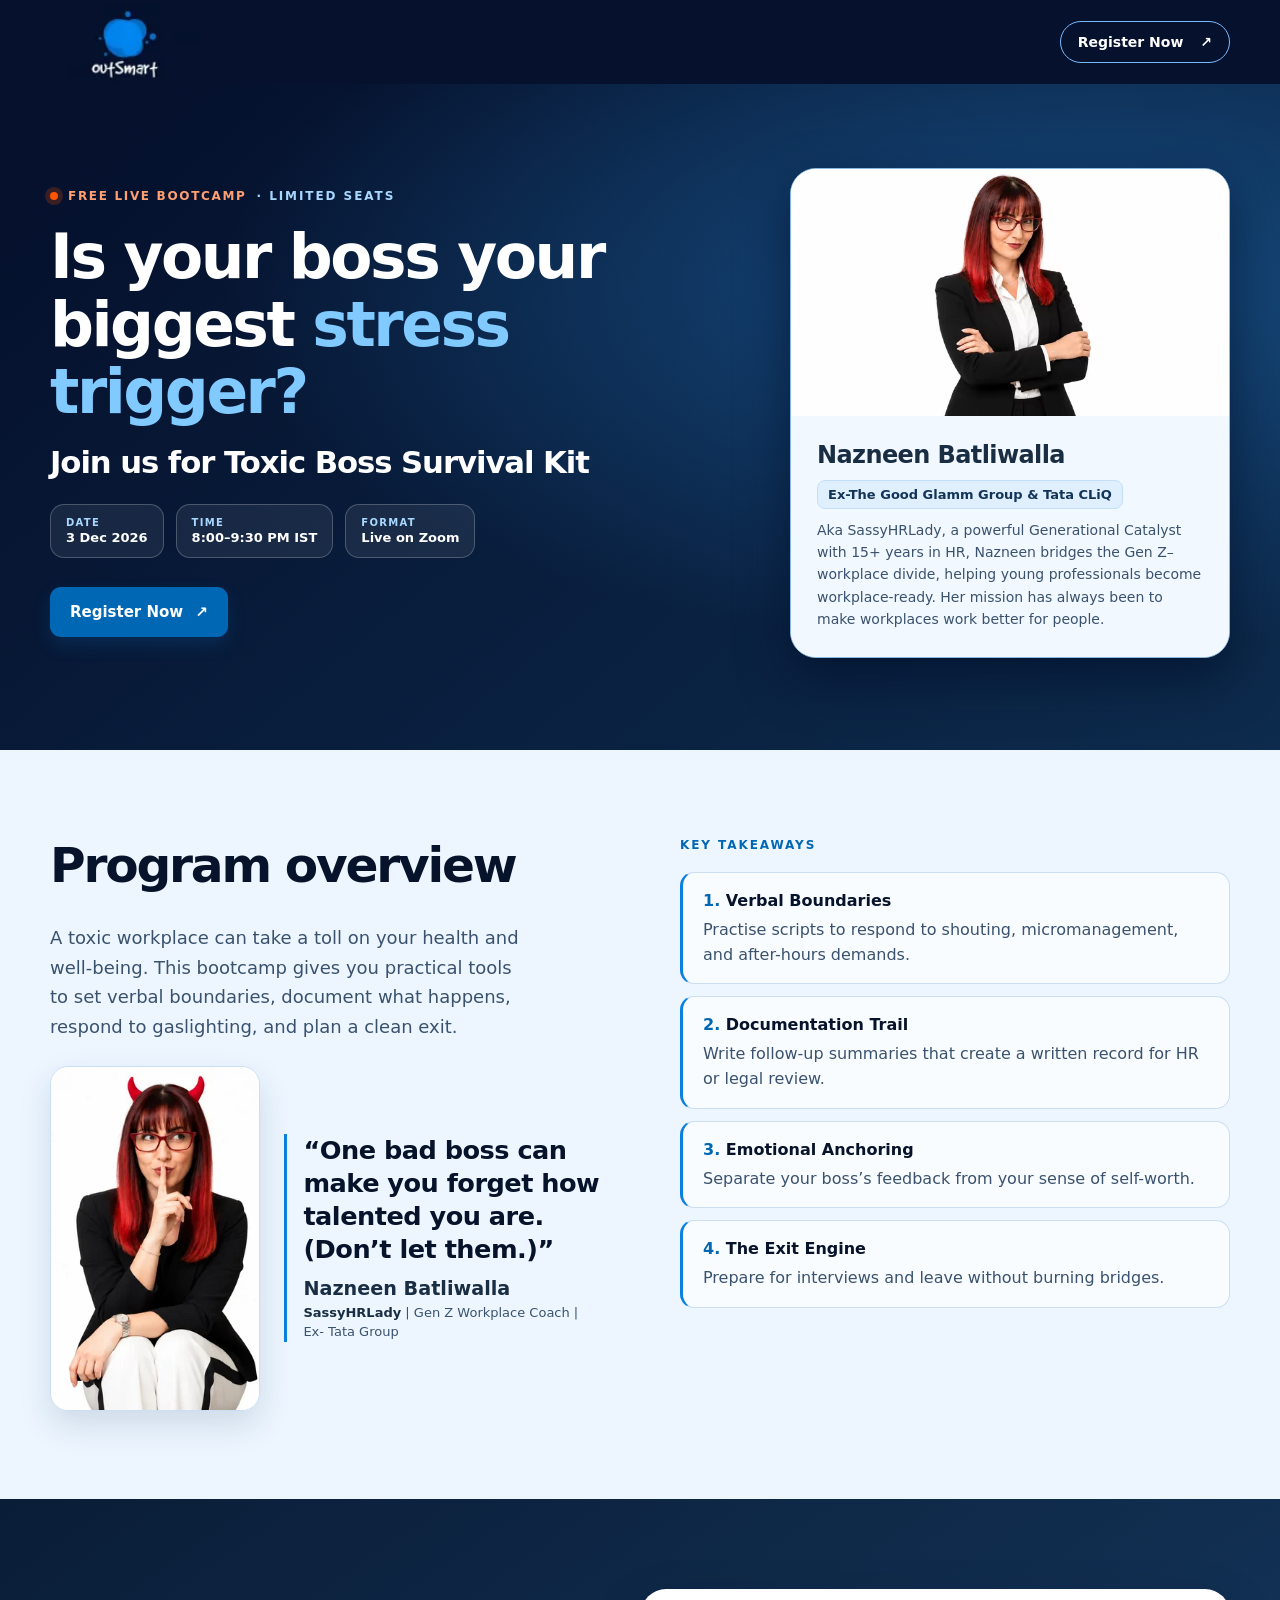
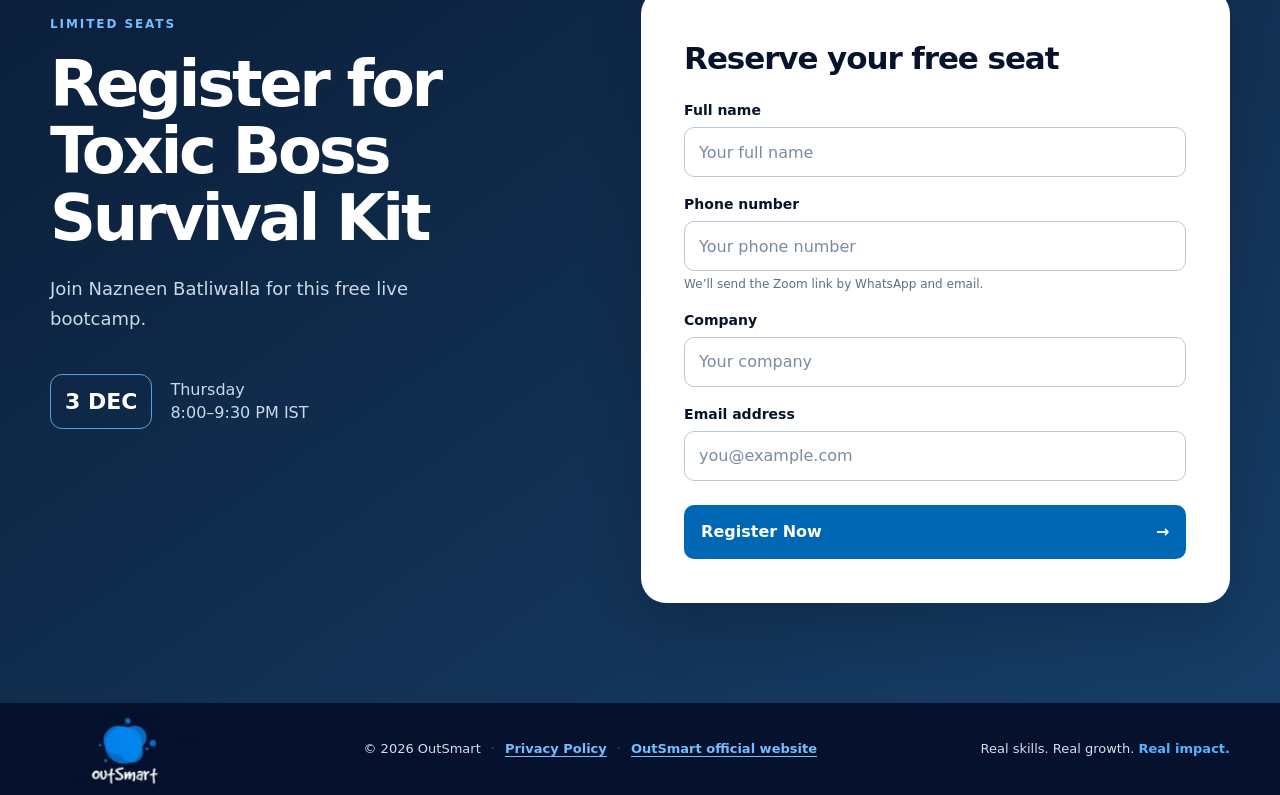
==== commit eb20ae42: "Initial commit: Toxic Boss Survival Kit landing page" ====
--- a/index.html
+++ b/index.html
@@ -3,34 +3,17 @@
 <head>
   <meta charset="utf-8">
   <meta name="viewport" content="width=device-width, initial-scale=1">
-  <meta name="theme-color" content="#192d43">
-  <meta name="description" content="From managing tasks to managing people, make your first leadership move count. Join OutSmart's free live bootcamp: First Time Manager Playbook with Ananya Madhavan on 19 Nov, 8:00–9:30 PM IST.">
+  <!-- lcp-discovery-insight: preload the same responsive portrait source used in the hero. -->
+  <link rel="preload" as="image" type="image/avif" imagesrcset="/assets/nazneen-batliwalla-672w.avif 672w, /assets/nazneen-batliwalla-896w.avif 896w" imagesizes="(max-width: 476px) calc(100vw - 38px), 438px" fetchpriority="high">
+  <meta name="theme-color" content="#05112d">
+  <meta name="description" content="Is your boss your biggest stress trigger? Join OutSmart for Toxic Boss Survival Kit, a free live bootcamp with Nazneen Batliwalla on 3 Dec, 8:00–9:30 PM IST. Limited seats.">
   <meta property="og:type" content="website">
-  <meta property="og:title" content="First Time Manager Playbook | Free Live Bootcamp | OutSmart">
-  <meta property="og:description" content="Free Live Bootcamp with Ananya Madhavan (Leadership and Executive Coach | ICF Certified) · 19 Nov · 8:00–9:30 PM IST">
-  <meta property="og:image" content="/assets/ananya-madhavan.webp">
+  <meta property="og:title" content="Toxic Boss Survival Kit | Free Live Bootcamp | OutSmart">
+  <meta property="og:description" content="Free live bootcamp with Nazneen Batliwalla, SassyHRLady and Gen Z workplace coach. 3 Dec, 8:00–9:30 PM IST. Limited seats.">
+  <meta property="og:image" content="/assets/nazneen-batliwalla.webp">
   <link rel="icon" type="image/webp" href="/assets/outsmart-logo-190.webp">
-  <link rel="preload" as="image" href="/assets/ananya-madhavan-400w.webp" imagesrcset="/assets/ananya-madhavan-400w.webp 400w, /assets/ananya-madhavan-800w.webp 800w, /assets/ananya-madhavan-1024w.webp 1024w" imagesizes="(max-width: 690px) 380px, 440px" fetchpriority="high">
-  <script src="/script.js" defer></script>
-  <!-- Facebook Pixel Code -->
-  <script>
-    !function(f,b,e,v,n,t,s)
-    {if(f.fbq)return;n=f.fbq=function(){n.callMethod?
-    n.callMethod.apply(n,arguments):n.queue.push(arguments)};
-    if(!f._fbq)f._fbq=n;n.push=n;n.loaded=!0;n.version='2.0';
-    n.queue=[];t=b.createElement(e);t.async=!0;
-    t.src=v;s=b.getElementsByTagName(e)[0];
-    s.parentNode.insertBefore(t,s)}(window,document,'script',
-    'https://connect.facebook.net/en_US/fbevents.js');
-    fbq('init', '2234780970421853'); 
-    fbq('track', 'PageView');
-  </script>
-  <noscript>
-    <img height="1" width="1" 
-      src="https://www.facebook.com/tr?id=2234780970421853&amp;ev=PageView&amp;noscript=1"/>
-  </noscript>
-  <!-- End Facebook Pixel Code -->
-  <title>First Time Manager Playbook | Free Live Bootcamp | OutSmart</title>
+  <script src="/script.js?v=pixel-interaction" defer></script>
+  <title>Toxic Boss Survival Kit | Free Live Bootcamp | OutSmart</title>
   <style>:root{color-scheme:light;--navy:#192d43;--ink:#07132a;--blue:#0b80dd;--light:#f4f9fd;--muted:#3a526e;--white:#fefefe}*{box-sizing:border-box}html{scroll-behavior:smooth}body{margin:0;color:var(--ink);background:var(--white);font-family:Inter,ui-sans-serif,system-ui,-apple-system,BlinkMacSystemFont,"Segoe UI",sans-serif;-webkit-font-smoothing:antialiased}button,input{font:inherit}a{color:inherit}button{cursor:pointer}.wrap{width:min(1180px,calc(100% - 48px));margin-inline:auto}.skip-link{position:absolute;top:-60px;left:16px;z-index:10;background:#fff;padding:12px 16px}.skip-link:focus{top:16px}a:focus-visible,button:focus-visible,input:focus-visible{outline:3px solid #004e9d;outline-offset:3px}.site-header{background:var(--navy)}.header-inner{height:84px;display:flex;align-items:center;justify-content:space-between;gap:20px}.brand{display:block;width:150px;height:78px;overflow:hidden;position:relative}.brand img{display:block;position:absolute;width:210px;height:auto;max-width:none;left:-30px;top:-15px}.header-cta{color:#fff;text-decoration:none;font-weight:750;font-size:14px;padding:12px 17px;border:1px solid #7bbaff;border-radius:999px;white-space:nowrap}.header-cta span,.hero-link span,.submit-button span{margin-left:12px}.header-cta:hover{background:#ffffff1a}.hero{overflow:hidden;background:radial-gradient(circle at 79% 36%,#e4f5ff 0,transparent 28%),linear-gradient(180deg,#fff 0%,#f7fbfe 100%)}.hero-grid{min-height:666px;display:grid;grid-template-columns:minmax(0,1.15fr) minmax(320px,.85fr);gap:30px;align-items:center;padding-block:64px 72px}.hero-copy{position:relative;z-index:1}.eyebrow,.section-kicker{font-size:12px;letter-spacing:.16em;font-weight:850;color:var(--blue);margin:0 0 20px}.eyebrow{display:flex;align-items:center;gap:10px}.pulse-dot{display:inline-block;width:8px;height:8px;background:var(--blue);border-radius:50%;box-shadow:0 0 0 5px #dbefff}h1,h2,h3,p{margin-top:0}h1{font-size:clamp(44px,5.4vw,74px);line-height:1.06;letter-spacing:-.055em;margin-bottom:18px;max-width:720px}h1 em{font-style:normal;color:var(--blue)}.hero-subtitle{font-size:clamp(22px,2.4vw,31px);font-weight:760;letter-spacing:-.035em;margin-bottom:14px}.hero-description{color:var(--muted);font-size:17px;line-height:1.65;max-width:550px;margin-bottom:33px}.event-facts{display:flex;flex-wrap:wrap;gap:12px;margin-bottom:29px}.fact{display:flex;align-items:center;gap:10px;padding:12px 15px;background:#fff;border:1px solid #dbeaf7;border-radius:14px;box-shadow:0 8px 22px #13294d0a}.fact-icon{color:var(--blue);font-size:12px;font-weight:900}.fact div{display:flex;flex-direction:column;gap:2px}.fact-label{font-size:10px;letter-spacing:.13em;color:#5d7188;font-weight:800}.fact strong{font-size:13px}.hero-link{display:inline-flex;align-items:center;justify-content:space-between;text-decoration:none;color:#fff;background:var(--blue);border-radius:11px;padding:16px 20px;font-size:15px;font-weight:800;box-shadow:0 8px 18px #0b80dd29}.hero-link:hover,.submit-button:hover{background:#075da8}.hero-art{height:554px;max-width:460px;width:100%;justify-self:end;position:relative;overflow:hidden;border-radius:35px;background:#e5f4ff;border:1px solid #bfdeff;box-shadow:0 28px 65px #11233a1b;isolation:isolate}.hero-art img{position:absolute;max-width:none;width:850px;height:auto;left:-399px;top:-160px;z-index:-1}.art-glow{position:absolute;inset:auto -60px -75px -60px;height:170px;background:linear-gradient(0deg,#e6f6ff,#e6f6ff00)}.art-stamp{position:absolute;bottom:20px;right:20px;width:75px;height:75px;display:grid;place-content:center;text-align:center;background:var(--blue);color:white;border-radius:50%;transform:rotate(10deg);font-size:15px;line-height:1.05;font-weight:900;box-shadow:0 10px 25px #0b80dd50}.details{background:#fff;padding:88px 0}.details-grid{display:grid;grid-template-columns:1fr 1fr;gap:80px}.details h2{max-width:540px;font-size:clamp(32px,3.8vw,51px);letter-spacing:-.045em;line-height:1.13;margin:0}.details-copy{padding-top:30px;color:var(--muted);font-size:18px;line-height:1.65}.details-copy p{max-width:480px;margin-bottom:18px}.coach-line{display:flex;align-items:center;gap:16px;border-top:1px solid #d9e8f4;margin-top:31px;padding-top:24px;color:var(--ink)}.coach-line>span{width:43px;height:43px;border-radius:13px;background:#e4f4ff;color:var(--blue);display:grid;place-items:center;font-size:26px}.coach-line div{display:flex;flex-direction:column;line-height:1.35}.coach-line strong{font-size:15px}.coach-line div span{font-size:13px;color:var(--muted)}.enroll-section{background:var(--navy);color:white;padding:90px 0 100px;scroll-margin-top:0}.enroll-grid{display:grid;grid-template-columns:.85fr 1fr;gap:clamp(40px,7vw,112px);align-items:start}.enroll-intro{padding-top:28px}.enroll-intro .section-kicker{color:#76bdff}.enroll-intro h2{font-size:clamp(42px,5vw,66px);letter-spacing:-.052em;line-height:1.05;margin-bottom:22px}.enroll-intro>p:not(.section-kicker){max-width:390px;color:#cbd9e8;font-size:18px;line-height:1.65}.mini-date{display:flex;align-items:center;gap:18px;margin-top:40px}.mini-date strong{font-size:22px;color:#fff;border:1px solid #5d9ed8;border-radius:12px;padding:14px}.mini-date span{line-height:1.45;color:#cbd9e8}.form-card{background:#fff;color:var(--ink);padding:clamp(24px,3.4vw,44px);border-radius:25px;box-shadow:0 24px 54px #0613243d}.form-heading{margin-bottom:26px}.form-step{color:var(--blue);font-size:12px;font-weight:850;letter-spacing:.12em}.form-heading h3{font-size:31px;letter-spacing:-.035em;margin:8px 0 3px}.form-heading p{font-size:14px;color:var(--muted);margin:0}.field{margin-bottom:19px}.field label{display:block;font-weight:750;font-size:14px;margin-bottom:9px}.field input{display:block;width:100%;height:50px;border:1px solid #b6c9db;background:#fff;color:var(--ink);border-radius:10px;padding:0 14px}.field input::placeholder{color:#788ba0}.field input[aria-invalid="true"]{border-color:#b42318}.field-help,.field-error{display:block;font-size:12px;line-height:1.4;margin-top:5px}.field-help{color:#5c7083}.field-error{color:#a3140b;min-height:0}.submit-button{width:100%;border:0;background:var(--blue);color:#fff;border-radius:10px;min-height:54px;padding:14px 17px;font-weight:800;display:flex;align-items:center;justify-content:space-between;margin-top:24px}.submit-button:disabled{opacity:.65;cursor:wait}.form-status{min-height:0;font-size:13px;line-height:1.5;color:#a3140b;margin:10px 0 0}.form-status:empty{display:none}.form-note{font-size:12px;line-height:1.5;color:#5c7083;margin:13px 0 0}.site-footer{background:#102337;color:#d2e1ed}.footer-inner{min-height:92px;display:flex;align-items:center;justify-content:space-between;gap:20px;font-size:13px}.footer-inner p{margin:0}.footer-inner strong{color:#55b4ff}@media(max-width:920px){.hero-grid{grid-template-columns:1fr;gap:45px;padding-top:60px}.hero-copy{max-width:740px}.hero-art{justify-self:center;max-width:530px}.details-grid{gap:38px}.enroll-grid{gap:40px}}@media(max-width:690px){.wrap{width:min(100% - 36px,520px)}.header-inner{height:70px}.brand{width:125px;height:68px}.brand img{width:185px;left:-29px;top:-14px}.header-cta{font-size:12px;padding:10px 12px}.hero-grid{padding-block:48px 54px;gap:32px}.hero-description{font-size:16px}.event-facts{display:grid;grid-template-columns:1fr 1fr}.fact:last-child{grid-column:1/-1}.hero-art{height:410px;max-width:400px}.hero-art img{width:690px;left:-320px;top:-132px}.details{padding:62px 0}.details-grid,.enroll-grid{grid-template-columns:1fr;gap:15px}.details-copy{padding-top:10px;font-size:16px}.enroll-section{padding:68px 0 75px}.enroll-intro{padding-top:0}.mini-date{margin-top:27px;margin-bottom:15px}.form-card{border-radius:20px}.footer-inner{padding-block:22px;align-items:flex-start;flex-direction:column;gap:8px}}@media(prefers-reduced-motion:reduce){html{scroll-behavior:auto}}
 :root{--blue-ink:#0067b5}.eyebrow,.section-kicker,.fact-icon,.form-step{color:var(--blue-ink)}.hero-link,.submit-button,.art-stamp{background:var(--blue-ink)}
 .site-header{background:#05112d}.hero-art img{left:-455px}@media(max-width:690px){.hero-art img{left:-365px}}
@@ -51,7 +34,8 @@
   color: #435b75;
   user-select: none;
 }
-.footer-privacy-btn {
+.footer-privacy-btn,
+.footer-site-link {
   color: #76bdff;
   text-decoration: underline;
   text-underline-offset: 3px;
@@ -60,7 +44,8 @@
   font-weight: 600;
   transition: color 0.15s ease;
 }
-.footer-privacy-btn:hover {
+.footer-privacy-btn:hover,
+.footer-site-link:hover {
   color: #ffffff;
 }
 .footer-privacy-btn:focus-visible {
@@ -90,10 +75,12 @@
   -webkit-backdrop-filter: blur(6px);
   opacity: 0;
   visibility: hidden;
+  content-visibility: hidden; /* mainthread-work-breakdown: skip layout of the already closed privacy modal. */
   pointer-events: none;
   transition: opacity 0.25s ease, visibility 0.25s ease;
 }
 .modal-toggle:checked ~ .modal-backdrop {
+  content-visibility: visible;
   opacity: 1;
   visibility: visible;
   pointer-events: auto;
@@ -316,8 +303,9 @@
 }
 
 @media (max-width: 768px) {
-  .hero {
-    background: linear-gradient(180deg, #ffffff 0%, #f7fbfe 100%);
+  .details, .enroll-section {
+    content-visibility: auto;
+    contain-intrinsic-size: auto 600px;
   }
   .modal-backdrop {
     backdrop-filter: none;
@@ -330,13 +318,10 @@
   .fact {
     box-shadow: 0 2px 8px rgba(19, 41, 77, 0.06);
   }
-  .takeaway-card {
-    transition: transform 0.2s ease;
-  }
 }
 
     .eyebrow-tag {
-      color: #ff5400;
+      color: #ff9f72;
       font-weight: 900;
       letter-spacing: 0.14em;
     }
@@ -349,26 +334,131 @@
       box-shadow: 0 0 0 5px rgba(255, 84, 0, 0.2);
     }
     #hero-title {
-      font-size: clamp(30px, 4vw, 54px);
+      font-size: clamp(36px, 4.8vw, 68px);
       line-height: 1.1;
       max-width: 100%;
       letter-spacing: -0.04em;
     }
-    .hero-title-line {
-      display: inline-block;
-      white-space: nowrap;
-    }
     @media (max-width: 520px) {
       #hero-title {
-        font-size: clamp(24px, 6.8vw, 34px);
+        font-size: clamp(29px, 8.4vw, 40px);
       }
+    }
+    .hero {
+      color: white;
+      background: radial-gradient(ellipse at 83% 30%, #164c80, transparent 56%),
+        linear-gradient(140deg, #05112d 8%, #0d2b4d);
+    }
+    .hero .eyebrow {
+      flex-wrap: wrap;
+      color: #a9d8ff;
+    }
+    .hero h1 em {
+      color: #80caff;
+    }
+    .hero .fact {
+      background: #ffffff12;
+      border-color: #ffffff38;
+      box-shadow: none;
+    }
+    .hero .fact-label {
+      color: #a9d8ff;
+    }
+    .hero a:focus-visible, .site-header a:focus-visible, .site-footer a:focus-visible {
+      outline-color: #9bd6ff;
+    }
+    .details {
+      background: #edf6ff;
+    }
+    .program-feature {
+      display: grid;
+      grid-template-columns: minmax(0, 2fr) minmax(0, 3fr);
+      align-items: center;
+      gap: clamp(12px, 2vw, 24px);
+      max-width: 550px;
+      margin: 24px 0 0;
+    }
+    .program-photo {
+      display: block;
+      width: 100%;
+      height: auto;
+      border: 1px solid #cbdff4;
+      border-radius: 18px;
+      box-shadow: 0 14px 32px #12345824;
+    }
+    .program-quote {
+      padding-inline-start: clamp(10px, 1.25vw, 16px);
+      border-inline-start: 3px solid var(--blue);
+    }
+    .program-quote blockquote {
+      margin: 0;
+      color: var(--ink);
+      font-size: clamp(17px, 2vw, 27px);
+      font-weight: 750;
+      line-height: 1.28;
+      letter-spacing: -.02em;
+    }
+    .program-quote p {
+      margin: 0;
+    }
+    .program-quote span {
+      display: block;
+    }
+    .quote-speaker {
+      margin: 12px 0 3px;
+      color: var(--navy);
+      font-size: clamp(16px, 1.5vw, 20px);
+      line-height: 1.25;
+    }
+    .program-quote .quote-attribution {
+      font-size: 13px;
+      line-height: 1.45;
+    }
+    .quote-attribution strong {
+      color: var(--navy);
+    }
+    .curriculum-list {
+      margin: 0;
+      padding: 0;
+      list-style-position: inside;
+      color: var(--muted);
+      line-height: 1.55;
+    }
+    .curriculum-list li {
+      padding: 16px 20px;
+      background: #f9fcff;
+      border: 1px solid #ccdef2;
+      border-left: 3px solid #0b80dd;
+      border-radius: 14px;
+    }
+    .curriculum-list li + li {
+      margin-block-start: 12px;
+    }
+    .curriculum-list li::marker {
+      color: var(--blue-ink);
+      font-weight: 800;
+    }
+    .curriculum-list strong {
+      color: var(--ink);
+    }
+    .curriculum-list p {
+      margin: 4px 0 0;
+    }
+    .enroll-section {
+      background: linear-gradient(145deg, #0a1d37, #173e67);
+    }
+    .site-footer {
+      background: #05112d;
+    }
+    .hero-subtitle {
+      margin-bottom: 24px;
     }
     .hero-coach-panel {
       background: #ffffff;
-      border: 1px solid #cce3f7;
+      border: 1px solid #8cb8df;
       border-radius: 26px;
       overflow: hidden;
-      box-shadow: 0 20px 50px rgba(11, 40, 80, 0.12);
+      box-shadow: 0 20px 50px #020f29a6;
       display: flex;
       flex-direction: column;
       max-width: 440px;
@@ -378,18 +468,12 @@
     }
     @media (hover: hover) {
       .hero-coach-panel:hover {
-        box-shadow: 0 26px 60px rgba(11, 40, 80, 0.16);
-      }
-      .takeaway-card:hover {
-        transform: translateY(-2px);
-        box-shadow: 0 10px 24px rgba(11, 128, 221, 0.08);
-        border-color: #b3d7f9;
-        background: #ffffff;
+        box-shadow: 0 26px 60px #020f29bd;
       }
     }
     .hero-coach-photo {
       width: 100%;
-      height: 260px;
+      aspect-ratio: 16 / 9;
       overflow: hidden;
       position: relative;
       background: #eef5fc;
@@ -398,15 +482,14 @@
       width: 100%;
       height: 100%;
       object-fit: cover;
-      object-position: center 20%;
       display: block;
     }
     .hero-coach-info {
       padding: 24px 26px 26px;
       display: flex;
       flex-direction: column;
-      gap: 6px;
-      background: #ffffff;
+      gap: 10px;
+      background: #f2f8ff;
     }
     .hero-coach-name {
       font-size: 24px;
@@ -416,127 +499,22 @@
       margin: 0;
       line-height: 1.25;
     }
-    .hero-coach-title {
-      font-size: 14px;
-      font-weight: 700;
-      color: #0a62ad;
-      margin: 0 0 10px;
-      line-height: 1.35;
-    }
     .hero-coach-org {
-      background: #f0f7fd;
-      border: 1px solid #d8eaf8;
+      align-self: flex-start;
+      margin: 0;
+      padding: 6px 10px;
+      border: 1px solid #c3dff8;
       border-radius: 8px;
-      padding: 8px 12px;
+      background: #e0effd;
+      color: #123458;
       font-size: 13px;
       font-weight: 750;
-      color: #123458;
-      margin-bottom: 8px;
-      display: flex;
-      align-items: center;
-      gap: 6px;
-    }
-    .hero-coach-org::before {
-      content: "✦";
-      color: #0a62ad;
-      font-size: 13px;
     }
     .hero-coach-profile {
+      margin: 0;
+      color: var(--muted);
       font-size: 14px;
-      line-height: 1.62;
-      color: var(--muted, #3a526e);
-      margin: 0;
-    }
-    .takeaways-container {
-      display: flex;
-      flex-direction: column;
-      gap: 18px;
-      margin-top: 24px;
-    }
-    .takeaway-card {
-      background: #f8fbfe;
-      border: 1px solid #d9e9f7;
-      border-radius: 16px;
-      padding: 22px 24px;
-      transition: transform 0.2s ease;
-    }
-    .takeaway-tag {
-      display: inline-block;
-      font-size: 11px;
-      font-weight: 850;
-      letter-spacing: 0.12em;
-      color: #0a62ad;
-      background: #e4f3ff;
-      padding: 4px 10px;
-      border-radius: 6px;
-      margin-bottom: 8px;
-    }
-    .takeaway-card h3 {
-      font-size: 18px;
-      font-weight: 780;
-      color: var(--navy, #192d43);
-      line-height: 1.35;
-      margin: 0 0 8px;
-    }
-    .takeaway-card p {
-      font-size: 15px;
       line-height: 1.6;
-      color: var(--muted, #3a526e);
-      margin: 0;
-    }
-    .coach-card {
-      display: flex;
-      gap: 16px;
-      align-items: flex-start;
-      margin-top: 32px;
-      padding: 22px;
-      background: #f4f9fd;
-      border: 1px solid #dbeaf7;
-      border-radius: 18px;
-    }
-    .coach-icon {
-      width: 44px;
-      height: 44px;
-      border-radius: 12px;
-      background: #0b80dd;
-      color: #fff;
-      display: grid;
-      place-items: center;
-      font-size: 22px;
-      flex-shrink: 0;
-    }
-    .coach-meta {
-      display: flex;
-      flex-direction: column;
-      gap: 3px;
-    }
-    .coach-meta strong {
-      font-size: 17px;
-      color: var(--navy, #192d43);
-    }
-    .coach-meta .coach-title {
-      font-size: 13.5px;
-      font-weight: 700;
-      color: #0a62ad;
-    }
-    .coach-meta .coach-desc {
-      font-size: 13.5px;
-      line-height: 1.55;
-      color: var(--muted, #3a526e);
-      margin: 6px 0 0;
-    }
-    .free-pill {
-      background: rgba(255, 140, 82, 0.15);
-      color: #ff8c52;
-      border: 1px solid rgba(255, 140, 82, 0.4);
-      font-weight: 800;
-      font-size: 11px;
-      letter-spacing: 0.1em;
-      padding: 3px 8px;
-      border-radius: 6px;
-      display: inline-block;
-      margin-left: 8px;
-      vertical-align: middle;
     }
     @media (max-width: 920px) {
       .hero-coach-panel {
@@ -546,9 +524,6 @@
       }
     }
     @media (max-width: 690px) {
-      .hero-coach-photo {
-        height: 220px;
-      }
       .hero-coach-info {
         padding: 18px 20px 22px;
       }
@@ -564,7 +539,7 @@
       <a class="brand" href="#top" aria-label="OutSmart, back to top">
         <img src="/assets/outsmart-logo-190.webp" srcset="/assets/outsmart-logo-190.webp 1x, /assets/outsmart-logo-380.webp 2x" alt="OutSmart" width="190" height="100">
       </a>
-      <a class="header-cta" href="#enroll">Register free <span aria-hidden="true">↗</span></a>
+      <a class="header-cta" href="#enroll">Register Now <span aria-hidden="true">↗</span></a>
     </div>
   </header>
 
@@ -573,72 +548,57 @@
       <div class="wrap hero-grid">
         <div class="hero-copy">
           <p class="eyebrow"><span class="pulse-dot-orange" aria-hidden="true"></span> <span class="eyebrow-tag">FREE LIVE BOOTCAMP</span> · LIMITED SEATS</p>
-          <h1 id="hero-title"><span class="hero-title-line">From managing tasks</span><br><span class="hero-title-line"><em>to managing people,</em></span></h1>
-          <p class="hero-subtitle">Make your first leadership move count.</p>
-          <p class="hero-description">The <strong>First Time Manager Playbook Bootcamp</strong> is a power-packed free bootcamp with Leadership and Executive Coach <strong>Ananya Madhavan</strong>. Master the critical mindset and toolkit to communicate, delegate, and lead your team with unshakeable confidence.</p>
+          <h1 id="hero-title">Is your boss your biggest <em>stress trigger?</em></h1>
+          <p class="hero-subtitle">Join us for <strong>Toxic Boss Survival Kit</strong></p>
           <div class="event-facts" aria-label="Bootcamp details">
-            <div class="fact"><span class="fact-icon" aria-hidden="true">01</span><div><span class="fact-label">DATE</span><strong>19 Nov 2026</strong></div></div>
-            <div class="fact"><span class="fact-icon" aria-hidden="true">02</span><div><span class="fact-label">TIME</span><strong>8:00 PM – 9:30 PM</strong></div></div>
-            <div class="fact"><span class="fact-icon" aria-hidden="true">03</span><div><span class="fact-label">FORMAT</span><strong>Live on Zoom</strong></div></div>
+            <div class="fact"><div><span class="fact-label">DATE</span><strong>3 Dec 2026</strong></div></div>
+            <div class="fact"><div><span class="fact-label">TIME</span><strong>8:00–9:30 PM IST</strong></div></div>
+            <div class="fact"><div><span class="fact-label">FORMAT</span><strong>Live on Zoom</strong></div></div>
           </div>
-          <a class="hero-link" href="#enroll">Register now — Free <span aria-hidden="true">↗</span></a>
+          <a class="hero-link" href="#enroll">Register Now <span aria-hidden="true">↗</span></a>
         </div>
-        <div class="hero-coach-panel" aria-label="About Coach Ananya Madhavan">
+        <div class="hero-coach-panel">
           <div class="hero-coach-photo">
-            <img src="/assets/ananya-madhavan-800w.webp" srcset="/assets/ananya-madhavan-400w.webp 400w, /assets/ananya-madhavan-800w.webp 800w, /assets/ananya-madhavan-1024w.webp 1024w" sizes="(max-width: 690px) 380px, 440px" alt="Coach Ananya Madhavan - Leadership and Executive Coach" width="440" height="293" fetchpriority="high" decoding="async">
+            <!-- image-delivery-insight, lcp-breakdown-insight: use a smaller AVIF and decode it for the next paint. -->
+            <picture>
+              <source type="image/avif" srcset="/assets/nazneen-batliwalla-672w.avif 672w, /assets/nazneen-batliwalla-896w.avif 896w" sizes="(max-width: 476px) calc(100vw - 38px), 438px">
+              <img src="/assets/nazneen-batliwalla.webp" alt="Nazneen Batliwalla" width="1280" height="720" fetchpriority="high" decoding="sync">
+            </picture>
           </div>
           <div class="hero-coach-info">
-            <h2 class="hero-coach-name">With Ananya Madhavan</h2>
-            <p class="hero-coach-title">Leadership and Executive Coach | ICF Certified</p>
-            <div class="hero-coach-org">
-              <strong>Ex-Coca-Cola &amp; Worldwide Media (Femina)</strong>
-            </div>
-            <p class="hero-coach-profile">
-              ICF-certified coach with 16+ years across leading business, media, and FMCG organizations. Ananya empowers professionals to make a greater impact, from executive presence to influential leadership communication.
-            </p>
+            <h2 class="hero-coach-name">Nazneen Batliwalla</h2>
+            <p class="hero-coach-org">Ex-The Good Glamm Group &amp; Tata CLiQ</p>
+            <p class="hero-coach-profile">Aka SassyHRLady, a powerful Generational Catalyst with 15+ years in HR, Nazneen bridges the Gen Z–workplace divide, helping young professionals become workplace-ready. Her mission has always been to make workplaces work better for people.</p>
           </div>
         </div>
       </div>
     </section>
 
-    <section class="details" aria-labelledby="details-title">
+    <section class="details" id="program" aria-labelledby="program-title">
       <div class="wrap details-grid">
         <div>
-          <p class="section-kicker">FREE LIVE BOOTCAMP</p>
-          <h2 id="details-title">The First Time Manager Playbook</h2>
-          <p class="details-intro" style="color: var(--muted); font-size: 17px; line-height: 1.6; margin-top: 18px; max-width: 460px;">
-            Stepping into your first management role isn't just a promotion—it's a complete change of game. You are no longer judged solely on your individual output, but on how your team performs, grows, and drives business results.
-          </p>
-          <div class="coach-card">
-            <div class="coach-icon" aria-hidden="true">✦</div>
-            <div class="coach-meta">
-              <strong>With Ananya Madhavan</strong>
-              <span class="coach-title">Leadership and Executive Coach | ICF Certified</span>
-              <p class="coach-desc">Ex-Coca-Cola &amp; Worldwide Media (Femina) · ICF-certified coach with 16+ years across leading business, media, and FMCG organizations. Empowering professionals to make a greater impact.</p>
-            </div>
+          <h2 id="program-title">Program overview</h2>
+          <div class="details-copy">
+            <p>A toxic workplace can take a toll on your health and well-being. This bootcamp gives you practical tools to set verbal boundaries, document what happens, respond to gaslighting, and plan a clean exit.</p>
+            <figure class="program-feature">
+              <!-- image-delivery-insight: use the smaller program portrait at narrow widths. -->
+              <img class="program-photo" src="/assets/nazneen-shh-clean.webp" srcset="/assets/nazneen-shh-clean-288w.webp 288w, /assets/nazneen-shh-clean.webp 490w" sizes="(max-width: 480px) calc(40vw - 20px), 210px" alt="Nazneen Batliwalla making a playful shushing gesture" width="490" height="806" loading="lazy" decoding="async">
+              <figcaption class="program-quote">
+                <blockquote><p>“One bad boss can make you forget how talented you are. <span>(Don’t let them.)”</span></p></blockquote>
+                <h3 class="quote-speaker">Nazneen Batliwalla</h3>
+                <p class="quote-attribution"><strong>SassyHRLady</strong> | Gen Z Workplace Coach | Ex- Tata Group</p>
+              </figcaption>
+            </figure>
           </div>
         </div>
-        <div class="details-copy">
-          <p class="section-kicker" style="margin-bottom: 12px;">TOP 3 KEY TAKEAWAYS</p>
-          <div class="takeaways-container">
-            <div class="takeaway-card">
-              <span class="takeaway-tag">TAKEAWAY 01</span>
-              <h3>Communicating Like a Leader to Motivate Teams</h3>
-              <p>Move beyond day-to-day task updates. Learn how to communicate with clarity, empathy, and conviction so your team feels inspired, aligned, and genuinely motivated to achieve their best.</p>
-            </div>
-
-            <div class="takeaway-card">
-              <span class="takeaway-tag">TAKEAWAY 02</span>
-              <h3>Lead the Team with Confidence & Delegate Effectively</h3>
-              <p>Break the cycle of micromanaging and firefighting. Master structured delegation frameworks to assign tasks with clear ownership and accountability, while managing team dynamics with poise.</p>
-            </div>
-
-            <div class="takeaway-card">
-              <span class="takeaway-tag">TAKEAWAY 03</span>
-              <h3>Driving Business Growth as a True Leader</h3>
-              <p>You are now responsible for collective goals. Learn how to tie your team's day-to-day efforts directly to core business growth, strategic KPIs, and measurable high-impact outcomes.</p>
-            </div>
-          </div>
+        <div>
+          <h3 class="section-kicker">KEY TAKEAWAYS</h3>
+          <ol class="curriculum-list">
+            <li><strong>Verbal Boundaries</strong><p>Practise scripts to respond to shouting, micromanagement, and after-hours demands.</p></li>
+            <li><strong>Documentation Trail</strong><p>Write follow-up summaries that create a written record for HR or legal review.</p></li>
+            <li><strong>Emotional Anchoring</strong><p>Separate your boss’s feedback from your sense of self-worth.</p></li>
+            <li><strong>The Exit Engine</strong><p>Prepare for interviews and leave without burning bridges.</p></li>
+          </ol>
         </div>
       </div>
     </section>
@@ -646,28 +606,29 @@
     <section class="enroll-section" id="enroll" aria-labelledby="enroll-title">
       <div class="wrap enroll-grid">
         <div class="enroll-intro">
-          <p class="section-kicker">FREE REGISTRATION <span class="free-pill">100% FREE</span></p>
-          <h2 id="enroll-title">Make your first leadership move count.</h2>
-          <p>Join Ananya Madhavan for this live interactive free bootcamp. Reserve your free seat now before spots fill up.</p>
+          <p class="section-kicker">LIMITED SEATS</p>
+          <h2 id="enroll-title">Register for Toxic Boss Survival Kit</h2>
+          <p>Join Nazneen Batliwalla for this free live bootcamp.</p>
           <div class="mini-date">
-            <strong>19 NOV</strong>
-            <span>Thursday<br>8:00 PM – 9:30 PM IST</span>
+            <strong>3 DEC</strong>
+            <span>Thursday<br>8:00–9:30 PM IST</span>
           </div>
         </div>
         <div class="form-card">
           <div class="form-heading">
-            <span class="form-step">01 / 01</span>
             <h3>Reserve your free seat</h3>
-            <p>Fill in your details below to secure your place. Limited seats available.</p>
           </div>
-          <form id="enroll-form" novalidate>
+          <form id="enroll-form" data-zoho-action="https://forms.zohopublic.in/outsmartworld1/form/ToxicBossSurvivalKit/formperma/DqvKC87E4vS_zxk7zWHy83SXbxEdnOuc1BC9wtyXQMI/htmlRecords/submit" novalidate>
+            <input type="hidden" name="zf_referrer_name" value="">
+            <input type="hidden" name="zf_redirect_url" value="">
+            <input type="hidden" name="zc_gad" value="">
             <div hidden aria-hidden="true"><label for="website">Website</label><input id="website" name="website" type="text" tabindex="-1" autocomplete="off"></div>
-            <div class="field"><label for="full-name">Full name</label><input id="full-name" name="name" type="text" autocomplete="name" maxlength="80" placeholder="Your full name" aria-describedby="name-error" required><span class="field-error" id="name-error"></span></div>
-            <div class="field"><label for="phone">Phone number</label><input id="phone" name="phone" type="tel" autocomplete="tel" inputmode="tel" maxlength="20" placeholder="Your phone number" aria-describedby="phone-help phone-error" required><span class="field-help" id="phone-help">Zoom access link will be sent to WhatsApp & email.</span><span class="field-error" id="phone-error"></span></div>
-            <div class="field"><label for="email">Email address</label><input id="email" name="email" type="email" autocomplete="email" maxlength="254" placeholder="you@example.com" aria-describedby="email-error" required><span class="field-error" id="email-error"></span></div>
-            <button class="submit-button" type="submit">Register Now — Free <span aria-hidden="true">→</span></button>
+            <div class="field"><label for="full-name">Full name</label><input id="full-name" name="name" type="text" autocomplete="name" minlength="6" maxlength="50" pattern="[A-Za-z\s]{6,50}" placeholder="Your full name" aria-describedby="name-error" required><span class="field-error" id="name-error"></span></div>
+            <div class="field"><label for="phone">Phone number</label><input id="phone" name="phone" type="tel" autocomplete="tel" inputmode="numeric" minlength="10" maxlength="10" pattern="[6-9][0-9]{9}" placeholder="Your phone number" aria-describedby="phone-help phone-error" required><span class="field-help" id="phone-help">We’ll send the Zoom link by WhatsApp and email.</span><span class="field-error" id="phone-error"></span></div>
+            <div class="field"><label for="company">Company</label><input id="company" name="company" type="text" autocomplete="organization" maxlength="120" placeholder="Your company" aria-describedby="company-error" required><span class="field-error" id="company-error"></span></div>
+            <div class="field"><label for="email">Email address</label><input id="email" name="email" type="email" autocomplete="email" maxlength="254" pattern="[a-zA-Z0-9._%+\-]{5,}@gmail\.com$" placeholder="you@example.com" aria-describedby="email-error" required><span class="field-error" id="email-error"></span></div>
+            <button class="submit-button" type="submit">Register Now <span aria-hidden="true">→</span></button>
             <p class="form-status" id="form-status" role="status" aria-live="polite"></p>
-            <p class="form-note">100% free live bootcamp. Your Zoom joining link will be sent to your email and phone prior to the event.</p>
           </form>
         </div>
       </div>
@@ -676,10 +637,15 @@
 
   <footer class="site-footer">
     <div class="wrap footer-inner">
+      <a class="brand" href="#top" aria-label="OutSmart, back to top">
+        <img src="/assets/outsmart-logo-190.webp" srcset="/assets/outsmart-logo-190.webp 1x, /assets/outsmart-logo-380.webp 2x" alt="OutSmart" width="190" height="100">
+      </a>
       <div class="footer-left">
         <p>© 2026 OutSmart</p>
         <span class="footer-sep" aria-hidden="true">·</span>
         <label for="privacy-modal-toggle" class="footer-privacy-btn" tabindex="0">Privacy Policy</label>
+        <span class="footer-sep" aria-hidden="true">·</span>
+        <a class="footer-site-link" href="https://outsmartworld.co/">OutSmart official website</a>
       </div>
       <p class="footer-tagline">Real skills. Real growth. <strong>Real impact.</strong></p>
     </div>
@@ -834,6 +800,11 @@
       </div>
     </div>
   </div>
+  <!-- mainthread-work-breakdown: keep the noscript Pixel fallback in the body. -->
+  <noscript>
+    <img height="1" width="1" 
+      src="https://www.facebook.com/tr?id=2234780970421853&amp;ev=PageView&amp;noscript=1"/>
+  </noscript>
 </body>
 </html>
 
